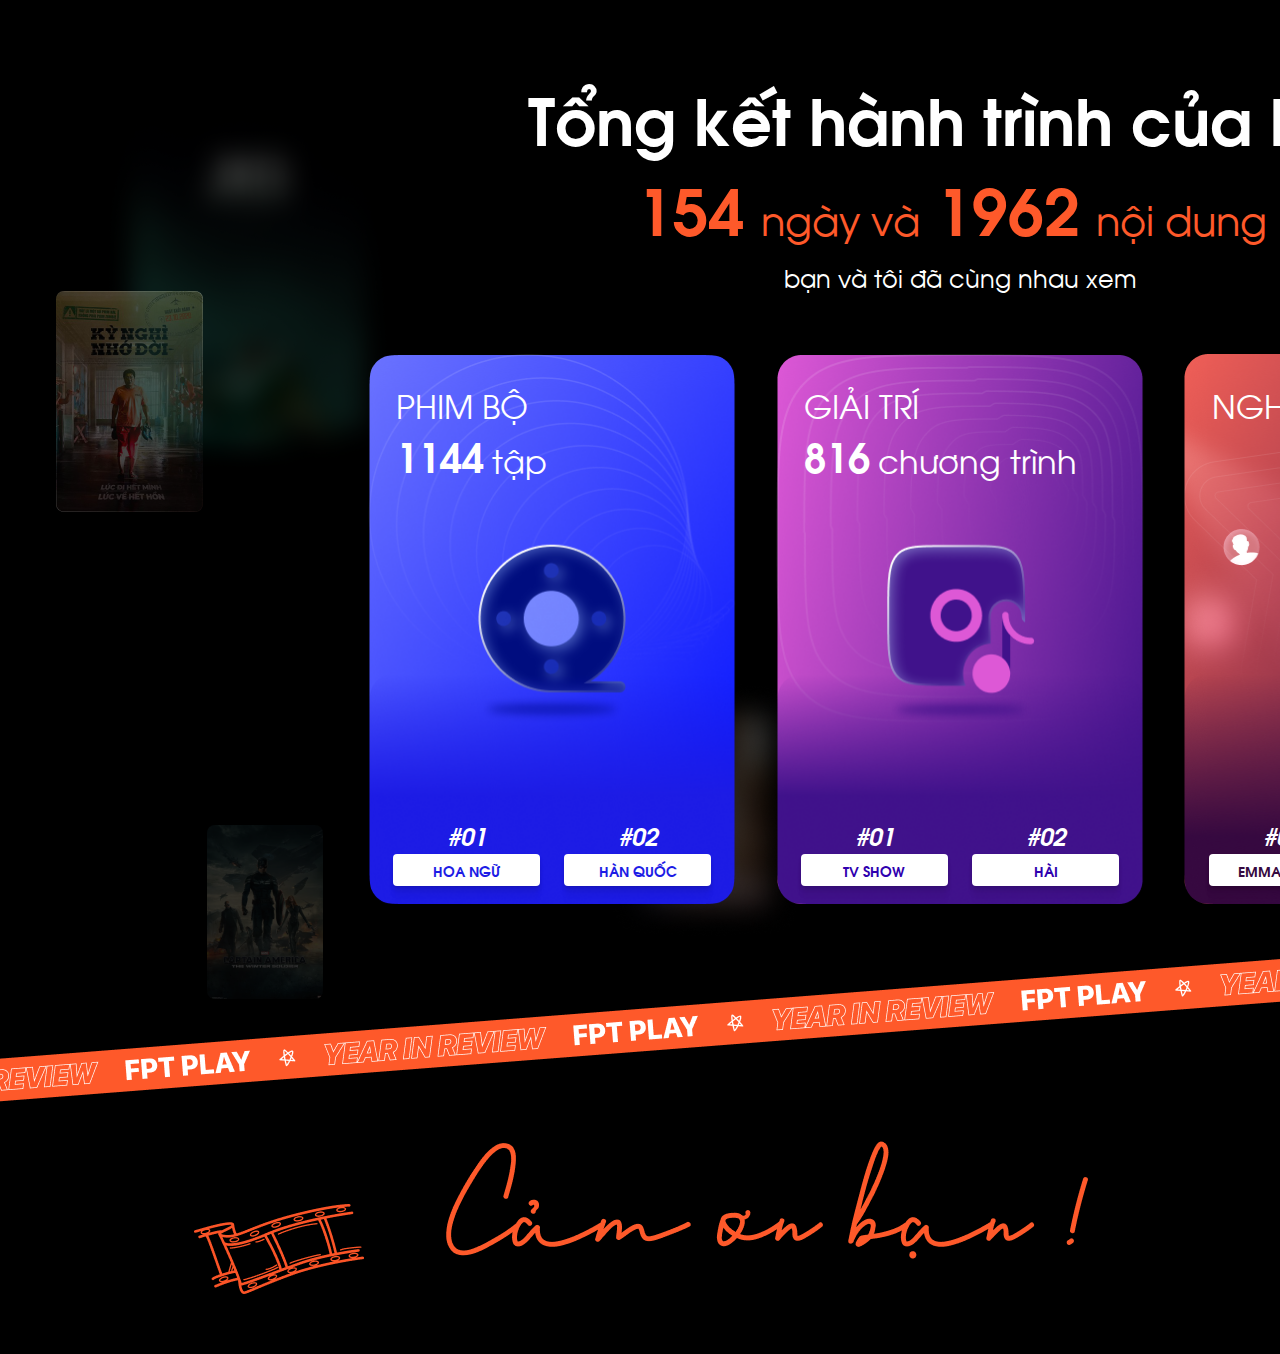
==== index.html @ 57a9de5c "Add files via upload" ====
﻿<!doctype html>
<html><!-- InstanceBegin template="/Templates/template.dwt" codeOutsideHTMLIsLocked="false" -->
<head>
<meta charset="utf-8">
<meta name="viewport" content="width=device-width, minimum-scale=1, maximum-scale=1,initial-scale=1.0,user-scalable=no">
<!-- InstanceBeginEditable name="doctitle" -->
<title>Untitled Document</title>
<!-- InstanceEndEditable -->

<meta name="msapplication-TileColor" content="#ffffff">
<meta name="msapplication-TileImage" content="../images/favicon/ms-icon-144x144.png">
<meta name="theme-color" content="#ffffff">
<link rel="stylesheet" type="text/css" href="css/fonts.css">
<link rel="stylesheet" type="text/css" href="css/reset.css">
<link rel="stylesheet" type="text/css" href="css/common.css">





<!-- InstanceBeginEditable name="head" -->

<!-- InstanceEndEditable -->
<script src="js/jquery-3.1.1.min.js"></script>

<script type="text/javascript" src="js/bootstrap.min.js"></script>

<!-- InstanceBeginEditable name="script" -->

<!-- InstanceEndEditable -->
</head>

<body>
    <div class="section_1 bg_2023">
		<div class="content">
			<h1 class="">Tổng kết hành trình của bạn</h1>
			<div class="container">
				<div class="large">154</div>
				<div class="small">ngày và</div>
				<div class="large">1962</div>
				<div class="small">nội dung</div>
			</div>
			<div class="text">bạn và tôi đã cùng nhau xem</div>
			<div class="group_banner">
				<div class="banner cate_phimbo">
					<div class="title">
						<div class="danh-muc">PHIM BỘ</div>
						<div class="container">
							<div class="large">1144</div>
							<div class="small">tập</div>
						</div>
					</div>
					<div class="rank-content">
						<div class="col">
							<div class="rank_number">#01</div>
							<div class="rank_info">Hoa ngữ</div>
						</div>
						<div class="col">
							<div class="rank_number">#02</div>
							<div class="rank_info">Hàn quốc</div>
						</div>
					</div>
					<img src="images/phimbo.png" alt=""/>
				</div>
				<div class="banner cate_giaitri">
					<div class="title">
						<div class="danh-muc">Giải trí</div>
						<div class="container">
							<div class="large">816</div>
							<div class="small">chương trình</div>
						</div>
					</div>
					<div class="rank-content">
						<div class="col">
							<div class="rank_number">#01</div>
							<div class="rank_info">TV show</div>
						</div>
						<div class="col">
							<div class="rank_number">#02</div>
							<div class="rank_info">hài</div>
						</div>
					</div>
					<img src="images/giaitri.png" alt=""/>
				</div>
				<div class="banner cate_nghesi">
					<div class="title">
						<div class="danh-muc">Nghệ sĩ của năm</div>
						<div class="container">
							<div class="large"></div>
							<div class="small"></div>
						</div>
					</div>
					<div class="rank-content">
						<div class="col">
							<div class="rank_number">#01</div>
							<div class="rank_info">emma stone</div>
						</div>
						<div class="col">
							<div class="rank_number">#02</div>
							<div class="rank_info">andrew garfield</div>
						</div>
					</div>
					<img src="images/nghesi.png" alt=""/>
				</div>
			</div>
		</div>
		<div class="user">
			<div class="user_content">
				<img alt="" src="images/avatar.png" width="120" height="120"/>
				<div class="name">Đinh Thủy</div>
			</div>
		</div>
	</div>
</body>
<!-- InstanceEnd --></html>
---- css/fonts.css ----
@font-face {
  font-family: 'SVN-Avo';
  src: url('../fonts/SVN-Avo.eot');
  src: url('../fonts/SVN-Avo.eot?#iefix') format('embedded-opentype'), 
  url('../fonts/SVN-Avo.woff2') format('woff2'), 
  url('../fonts/SVN-Avo.woff') format('woff'), 
  url('../fonts/SVN-Avo.ttf') format('truetype'), 
  url('../fonts/SVN-Avo.svg') format('svg');
  font-weight: normal;
  font-style: normal;
}
@font-face {
  font-family: 'SVN-Avo';
  src: url('../fonts/SVN-Avo-bold.eot');
  src: url('../fonts/SVN-Avo-bold.eot?#iefix') format('embedded-opentype'), 
  url('../fonts/SVN-Avo-bold.woff2') format('woff2'), 
  url('../fonts/SVN-Avo-bold.woff') format('woff'), 
  url('../fonts/SVN-Avo-bold.ttf') format('truetype'), 
  url('../fonts/SVN-Avo-bold.svg') format('svg');
  font-weight: bold;
  font-style: normal;
}
@font-face {
  font-family: 'SVN-Avo';
  src: url('../fonts/SVN-Avo-italic.eot');
  src: url('../fonts/SVN-Avo-italic.eot?#iefix') format('embedded-opentype'), 
  url('../fonts/SVN-Avo-italic.woff2') format('woff2'), 
  url('../fonts/SVN-Avo-italic.woff') format('woff'), 
  url('../fonts/SVN-Avo-italic.ttf') format('truetype'), 
  url('../fonts/SVN-Avo-italic.svg') format('svg');
  font-weight: normal;
  font-style: italic;
}
@font-face {
  font-family: 'SVN-Avo';
  src: url('../fonts/SVN-Avo-bold-italic.eot');
  src: url('../fonts/SVN-Avo-bold-italic.eot?#iefix') format('embedded-opentype'), 
  url('../fonts/SVN-Avo-bold-italic.woff2') format('woff2'), 
  url('../fonts/SVN-Avo-bold-italic.woff') format('woff'), 
  url('../fonts/SVN-Avo-bold-italic.ttf') format('truetype'), 
  url('../fonts/SVN-Avo-bold-italic.svg') format('svg');
  font-weight: bold;
  font-style: italic;
}
---- css/common.css ----
.Shows-xs {
  display: none !important;
}
.Shows-sm {
  display: none !important;
}
.Shows-md {
  display: none !important;
}
body {
  font-family: "SVN-Avo" !important;
  font-size: 14px;
  height: 100%;
  background-color: #000000;
}
html {
  height: 100%;
}
.right {
  float: right;
}
.left {
  float: left;
}
p {
  font-size: 14px;
}
a {
  cursor: pointer;
  color: #008dfc;
  transition: all 0.3s;
}
a:hover {
  color: #008dfc !important;
}
.section_1 {
  height: 1354px;
  width: 1920px ;
  background: url(../images/Bg-2023.png) no-repeat;
  margin: 0 auto;
  position: relative;
}
.section_1 .user {
  position: absolute;
  top: 1094px;
  right: 331px;
}
.section_1 .user .user_content {
  position: relative;
  width: 400px;
  text-align: center;
}
.section_1 .user img {
  border: 2px solid #FC5427;
  border-radius: 120px;
}
.section_1 .user .name {
  color: #FFF;
  position: absolute;
  bottom: -64px;
  width: 400px;
  font-size: 36px;
  font-style: normal;
  font-weight: 400;
  line-height: normal;
  margin-left: auto;
  margin-right: auto;
  left: 0;
  right: 0;
  text-align: center;
  text-overflow: ellipsis;
  white-space: nowrap;
  overflow: hidden;
}
.content {
  width: 1184px;
  margin: 0 auto;
  padding-top: 70px;
}
.content h1 {
  font-size: 64px;
  font-weight: bold;
  text-align: center;
  color: #ffffff;
}
.content .container {
  display: flex;
  height: 90px;
  justify-content: center;
}
.content .large,
.content .small {
  align-self: flex-end;
  margin-right: 16px;
  color: #FE592A;
}
.content .large {
  font-size: 64px;
  font-weight: bold;
}
.content .small {
  font-size: 40px;
  font-weight: normal;
  line-height: 67px;
}
.content .text {
  font-size: 24px;
  color: #ffffff;
  text-align: center;
  margin-top: 8px;
}
.content .group_banner {
  margin: 0 auto;
  display: flex;
  justify-content: space-between;
  margin-top: 60px;
}
.content .group_banner .banner {
  width: 368px;
  height: 550px;
  position: relative;
}
.content .group_banner img {
  height: 100%;
}
.content .group_banner .title {
  position: absolute;
  top: 28px;
  left: 28px;
}
.content .group_banner .title .danh-muc {
  font-size: 32px;
  color: #ffffff;
  line-height: 45px;
  text-transform: uppercase;
}
.content .group_banner .title .container {
  display: flex;
  height: 56px;
  justify-content: center;
}
.content .group_banner .title .large,
.content .group_banner .title .small {
  align-self: flex-end;
  margin-right: 8px;
  color: #ffffff;
}
.content .group_banner .title .large {
  font-size: 40px;
  font-weight: bold;
}
.content .group_banner .title .small {
  font-size: 32px;
  font-weight: normal;
  line-height: 48px;
}
.content .group_banner .rank-content {
  position: absolute;
  bottom: 18px;
  display: flex;
  justify-content: space-evenly;
  width: 100%;
}
.content .group_banner .rank-content .col {
  width: 147px;
}
.content .group_banner .rank-content .col .rank_number {
  font-size: 24px;
  font-weight: bold;
  font-style: italic;
  text-align: center;
  color: #ffffff;
  text-transform: uppercase;
}
.content .group_banner .rank-content .col .rank_info {
  background-color: #fff;
  height: 32px;
  width: 100%;
  border-radius: 4px;
  background: #FFF;
  margin-top: 2px;
  text-transform: uppercase;
  text-align: center;
  font-weight: bold;
  display: flex;
  justify-content: center;
  align-items: center;
  box-shadow: 0px 1px 2px 0px rgba(0, 0, 0, 0.08), 0px 4px 4px 0px rgba(0, 0, 0, 0.07), 0px 9px 6px 0px rgba(0, 0, 0, 0.04), 0px 17px 7px 0px rgba(0, 0, 0, 0.01), 0px 26px 7px 0px rgba(0, 0, 0, 0);
}
.content .cate_phimbo .rank_info {
  color: #1D1CE5;
}
.content .cate_giaitri .rank_info {
  color: #2F00AF;
}
.content .cate_nghesi .rank_info {
  color: #360940;
}
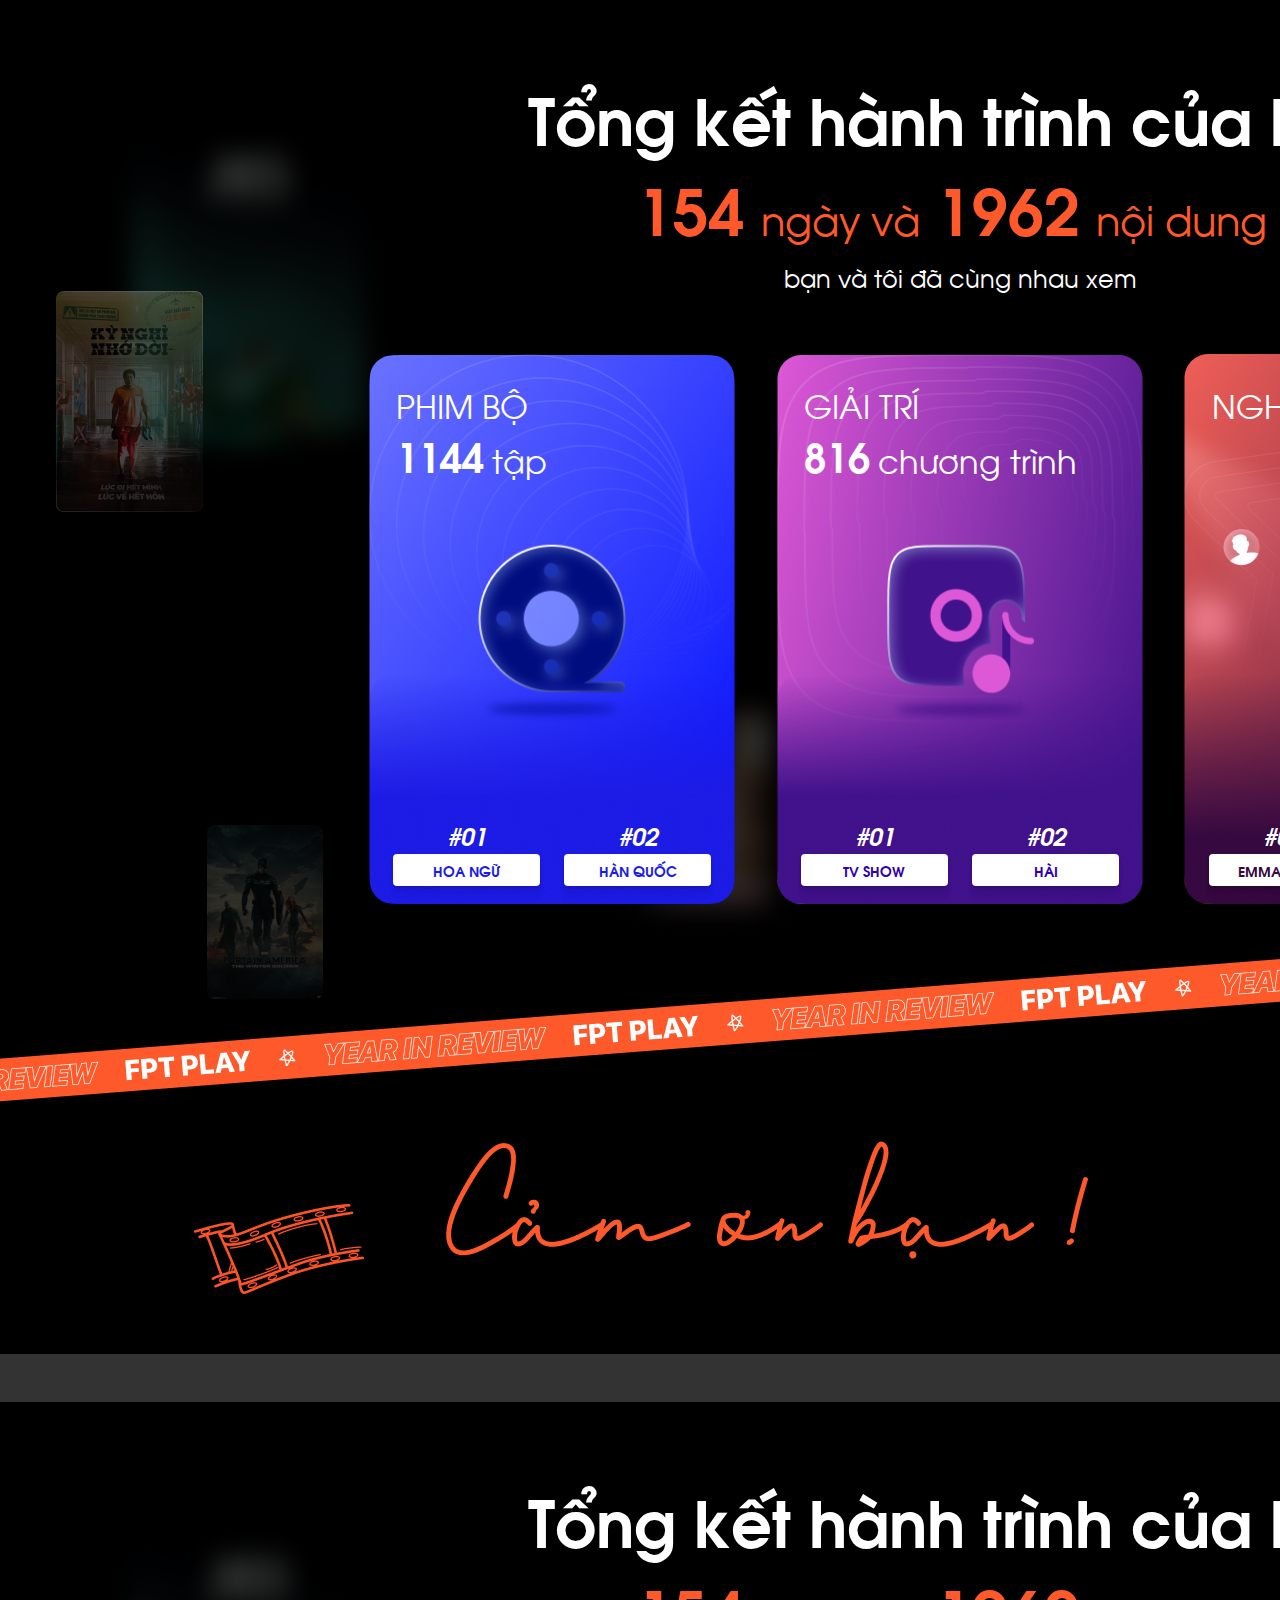
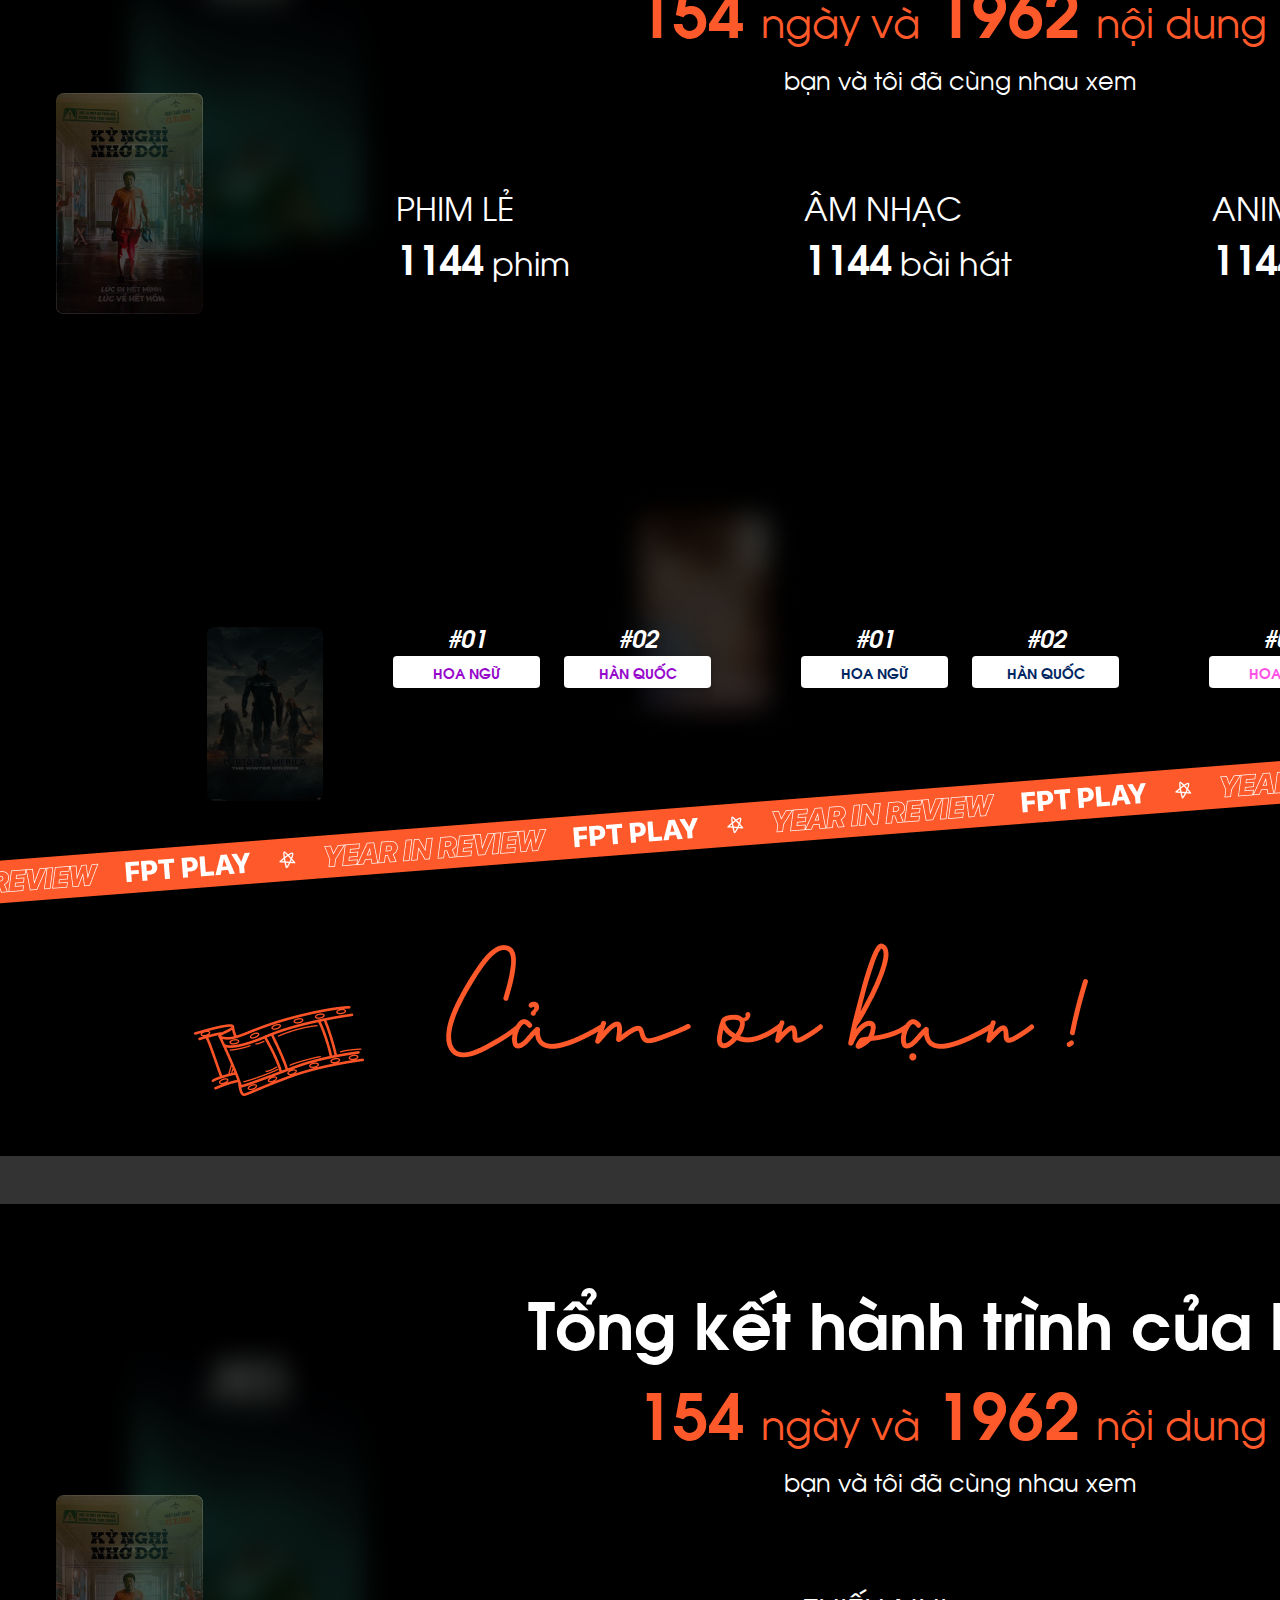
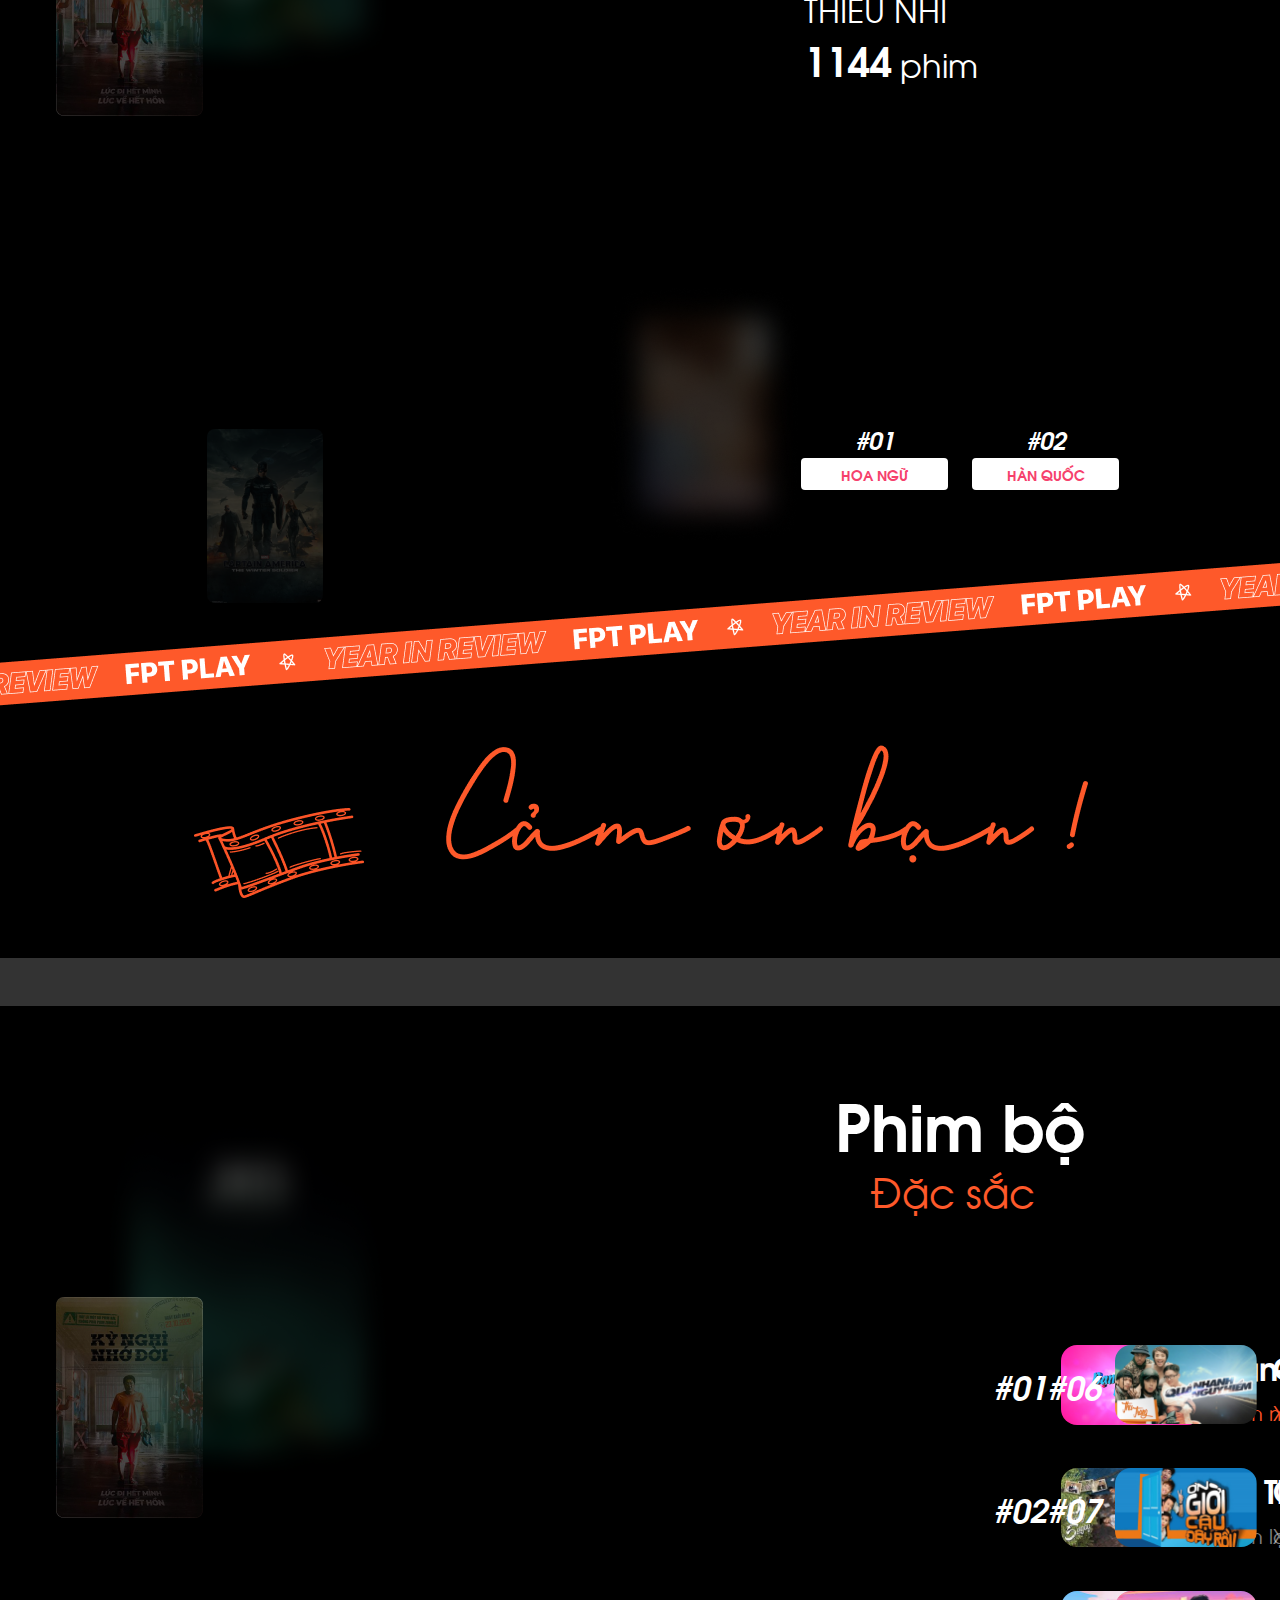
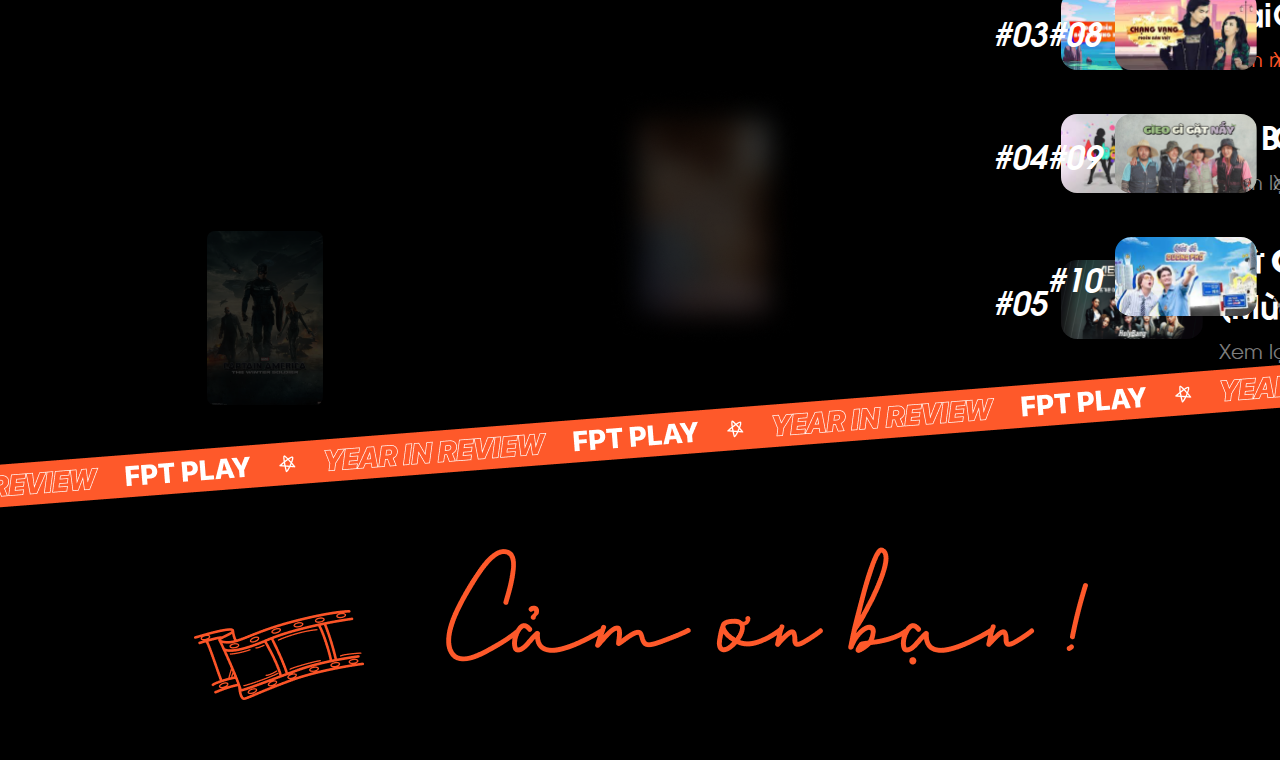
==== commit edf085ee: "Add files via upload" ====
--- a/index.html
+++ b/index.html
@@ -8,26 +8,295 @@
 <!-- InstanceEndEditable -->
 
 <meta name="msapplication-TileColor" content="#ffffff">
-<meta name="msapplication-TileImage" content="../images/favicon/ms-icon-144x144.png">
 <meta name="theme-color" content="#ffffff">
-<link rel="stylesheet" type="text/css" href="css/fonts.css">
-<link rel="stylesheet" type="text/css" href="css/reset.css">
-<link rel="stylesheet" type="text/css" href="css/common.css">
-
-
-
-
-
-<!-- InstanceBeginEditable name="head" -->
-
-<!-- InstanceEndEditable -->
-<script src="js/jquery-3.1.1.min.js"></script>
-
-<script type="text/javascript" src="js/bootstrap.min.js"></script>
-
-<!-- InstanceBeginEditable name="script" -->
-
-<!-- InstanceEndEditable -->
+<style>
+	*{margin:0;padding:0;border:none;}article,aside,audio,canvas,command,datalist,details,embed,figcaption,figure,footer,header,hgroup,keygen,meter,nav,output,progress,section,source,video,main{display:block}mark,rp,rt,ruby,summary,time{display:inline}a, abbr, acronym, address, applet, article, aside, audio,b, blockquote, big, body,center, canvas, caption, cite, code, command,datalist, dd, del, details, dfn, dl, div, dt, em, embed,fieldset, figcaption, figure, font, footer, form, h1, h2, h3, h4, h5, h6, header, hgroup, html,i, iframe, img, ins,kbd, keygen,label, legend, li, meter,nav,object, ol, output,p, pre, progress,q, s, samp, section, small, span, source, strike, strong, sub, sup,table, tbody, tfoot, thead, th, tr, tdvideo, tt,u, ul, var{background: transparent;border: 0 none;font-weight: inherit;margin: 0;padding: 0;border: 0;outline: 0;vertical-align: top;}a{text-decoration:none;outline: none !important;}b, strong{font-weight:bold !important;}ul,ol{list-style: none;}q {quotes: none;}table, table td { padding:0;border:none;border-collapse:collapse;}img{vertical-align:top; max-width:100%;}embed{ vertical-align:top;}input,textarea{font-family:inherit;}input,button{outline: none;background:transparent;}button::-moz-focus-inner{border:0;}th{text-align:left;}textarea{outline:none !important;}.clearfix::after{content:""; display: block; clear:both;}button{cursor: pointer;}#_atssh{display: none !important;}
+	@font-face {
+		font-family: 'SVN-Avo';
+		src: url('fonts/SVN-Avo.eot');
+		src: url('fonts/SVN-Avo.eot?#iefix') format('embedded-opentype'), 
+		url('fonts/SVN-Avo.woff2') format('woff2'), 
+		url('fonts/SVN-Avo.woff') format('woff'), 
+		url('fonts/SVN-Avo.ttf') format('truetype'), 
+		url('fonts/SVN-Avo.svg') format('svg');
+		font-weight: normal;
+		font-style: normal;
+	}
+	@font-face {
+		font-family: 'SVN-Avo';
+		src: url('fonts/SVN-Avo-bold.eot');
+		src: url('fonts/SVN-Avo-bold.eot?#iefix') format('embedded-opentype'), 
+		url('fonts/SVN-Avo-bold.woff2') format('woff2'), 
+		url('fonts/SVN-Avo-bold.woff') format('woff'), 
+		url('fonts/SVN-Avo-bold.ttf') format('truetype'), 
+		url('fonts/SVN-Avo-bold.svg') format('svg');
+		font-weight: bold;
+		font-style: normal;
+	}
+	@font-face {
+		font-family: 'SVN-Avo';
+		src: url('fonts/SVN-Avo-italic.eot');
+		src: url('fonts/SVN-Avo-italic.eot?#iefix') format('embedded-opentype'), 
+		url('fonts/SVN-Avo-italic.woff2') format('woff2'), 
+		url('fonts/SVN-Avo-italic.woff') format('woff'), 
+		url('fonts/SVN-Avo-italic.ttf') format('truetype'), 
+		url('fonts/SVN-Avo-italic.svg') format('svg');
+		font-weight: normal;
+		font-style: italic;
+	}
+	@font-face {
+		font-family: 'SVN-Avo';
+		src: url('fonts/SVN-Avo-bold-italic.eot');
+		src: url('fonts/SVN-Avo-bold-italic.eot?#iefix') format('embedded-opentype'), 
+		url('fonts/SVN-Avo-bold-italic.woff2') format('woff2'), 
+		url('fonts/SVN-Avo-bold-italic.woff') format('woff'), 
+		url('fonts/SVN-Avo-bold-italic.ttf') format('truetype'), 
+		url('fonts/SVN-Avo-bold-italic.svg') format('svg');
+		font-weight: bold;
+		font-style: italic;
+	}
+	body {
+	font-family: "SVN-Avo" !important;
+	font-size: 14px;
+	height: 100%;
+	background-color: #333;
+	}
+	html {
+	height: 100%;
+	}
+	.right {
+	float: right;
+	}
+	.left {
+	float: left;
+	}
+	p {
+	font-size: 14px;
+	}
+	a {
+	cursor: pointer;
+	color: #008dfc;
+	transition: all 0.3s;
+	}
+	a:hover {
+	color: #008dfc !important;
+	}
+	.bg_2023 {
+	background: url(images/Bg-2023.png) no-repeat;
+	height: 1354px;
+	width: 1920px ;
+	margin: 0 auto;margin-bottom: 48px;
+	position: relative;
+	}
+	.bg_2023 .user {
+	position: absolute;
+	top: 1094px;
+	right: 331px;
+	}
+	.bg_2023 .user .user_content {
+	position: relative;
+	width: 400px;
+	text-align: center;
+	}
+	.bg_2023 .user img {
+	border: 2px solid #FC5427;
+	border-radius: 120px;
+	}
+	.bg_2023 .user .name {
+	color: #FFF;
+	position: absolute;
+	bottom: -64px;
+	width: 400px;
+	font-size: 36px;
+	font-style: normal;
+	font-weight: 400;
+	line-height: normal;
+	margin-left: auto;
+	margin-right: auto;
+	left: 0;
+	right: 0;
+	text-align: center;
+	text-overflow: ellipsis;
+	white-space: nowrap;
+	overflow: hidden;
+	}
+	.section_1 .content .container {
+	height: 90px;
+	}
+	.section_2 .content {
+	width: 1680px;
+	}
+	.section_2 .content .container {
+	height: 56px;
+	}
+	.content {
+	width: 1230px;
+	margin: 0 auto;
+	padding-top: 70px;
+	}
+	.content h1 {
+	font-size: 64px;
+	font-weight: bold;
+	text-align: center;
+	color: #ffffff;
+	}
+	.content .container {
+	display: flex;
+	justify-content: center;
+	}
+	.content .large,
+	.content .small {
+	align-self: flex-end;
+	margin-right: 16px;
+	color: #FE592A;
+	}
+	.content .large {
+	font-size: 64px;
+	font-weight: bold;
+	}
+	.content .small {
+	font-size: 40px;
+	font-weight: normal;
+	line-height: 67px;
+	}
+	.content .text {
+	font-size: 24px;
+	color: #ffffff;
+	text-align: center;
+	margin-top: 8px;
+	}
+	.content .group_banner {
+	margin: 0 auto;
+	display: flex;
+	justify-content: center;
+	margin-top: 60px;
+	}
+	.content .group_banner .banner {
+	width: 368px;
+	height: 550px;
+	position: relative;
+	margin: 0 20px;
+	}
+	.content .group_banner .top10_left,
+	.content .group_banner .top10_right {
+	margin: 0 27px;position: relative;
+	}
+	.content .group_banner img {
+	height: 100%;
+	}
+	.content .group_banner .title {
+	position: absolute;
+	top: 28px;
+	left: 28px;
+	}
+	.content .group_banner .title .danh-muc {
+	font-size: 32px;
+	color: #ffffff;
+	line-height: 45px;
+	text-transform: uppercase;
+	}
+	.content .group_banner .title .container {
+	display: flex;
+	height: 56px;
+	justify-content: center;
+	}
+	.content .group_banner .title .large,
+	.content .group_banner .title .small {
+	align-self: flex-end;
+	margin-right: 8px;
+	color: #ffffff;
+	}
+	.content .group_banner .title .large {
+	font-size: 40px;
+	font-weight: bold;
+	}
+	.content .group_banner .title .small {
+	font-size: 32px;
+	font-weight: normal;
+	line-height: 48px;
+	}
+	.content .group_banner .rank-content {
+	position: absolute;
+	bottom: 18px;
+	display: flex;
+	justify-content: space-evenly;
+	width: 100%;
+	}
+	.content .group_banner .rank-content .col {
+	width: 147px;
+	}
+	.content .group_banner .rank-content .col .rank_number {
+	font-size: 24px;
+	font-weight: bold;
+	font-style: italic;
+	text-align: center;
+	color: #ffffff;
+	text-transform: uppercase;
+	}
+	.content .group_banner .rank-content .col .rank_info {
+	background-color: #fff;
+	height: 32px;
+	width: 100%;
+	border-radius: 4px;
+	background: #FFF;
+	margin-top: 2px;
+	text-transform: uppercase;
+	text-align: center;
+	font-weight: bold;
+	display: flex;
+	justify-content: center;
+	align-items: center;
+	box-shadow: 0px 1px 2px 0px rgba(0, 0, 0, 0.08), 0px 4px 4px 0px rgba(0, 0, 0, 0.07), 0px 9px 6px 0px rgba(0, 0, 0, 0.04), 0px 17px 7px 0px rgba(0, 0, 0, 0.01), 0px 26px 7px 0px rgba(0, 0, 0, 0);
+	}
+	.content .cate_phimbo .rank_info {
+	color: #1D1CE5;
+	}
+	.content .cate_giaitri .rank_info {
+	color: #2F00AF;
+	}
+	.content .cate_nghesi .rank_info {
+	color: #360940;
+	}
+	.content .cate_phimle .rank_info {
+	color: #9708CC;
+	}
+	.content .cate_thieunhi .rank_info {
+	color: #F6416C;
+	}
+	.content .cate_amnhac .rank_info {
+	color: #002661;
+	}
+	.content .cate_anime .rank_info {
+	color: #FF52E5;
+	}
+	.top5_date{position: absolute;height:610px;width: 672px;top:60px;left: 60px;}
+	.top5_date li{display: flex;align-items: center;margin-bottom: 40px;}
+	.top5_date img{margin-right: 16px;border-radius: 16px;}
+	.top5_date h5{color: #FFF;margin-bottom: 8px;
+	font-size: 32px;
+	font-style: normal;
+	font-weight: 700;
+	line-height: normal;
+	text-transform: capitalize;}
+	.top5_date .link_view{color: #FC5427;
+	text-align: center;
+	font-size: 20px;
+	font-style: normal;
+	font-weight: 400;
+	line-height: normal;}
+	.top5_date .link_view_a{color: rgba(255, 255, 255, 0.50);
+	text-align: center;
+	font-size: 20px;
+	font-style: normal;
+	font-weight: 400;
+	line-height: normal;}
+	.top_rank{color: #FFF;margin-right: 8px;font-style: italic !important;min-width: 60px;
+	font-size: 32px;
+	font-style: normal;
+	font-weight: 700;
+	line-height: normal;
+	text-transform: capitalize;}
+	</style>
 </head>
 
 <body>
@@ -35,56 +304,63 @@
 		<div class="content">
 			<h1 class="">Tổng kết hành trình của bạn</h1>
 			<div class="container">
-				<div class="large">154</div>
+				<div class="large">154</div><!-- data-->
 				<div class="small">ngày và</div>
-				<div class="large">1962</div>
+				<div class="large">1962</div><!-- data-->
 				<div class="small">nội dung</div>
 			</div>
 			<div class="text">bạn và tôi đã cùng nhau xem</div>
 			<div class="group_banner">
+				<!-- Banner Phim Bộ-->
 				<div class="banner cate_phimbo">
 					<div class="title">
-						<div class="danh-muc">PHIM BỘ</div>
+						<div class="danh-muc">PHIM BỘ</div><!-- data-->
 						<div class="container">
-							<div class="large">1144</div>
-							<div class="small">tập</div>
+							<div class="large">1144</div><!-- data-->
+							<div class="small">tập</div><!-- data-->
 						</div>
 					</div>
 					<div class="rank-content">
 						<div class="col">
 							<div class="rank_number">#01</div>
-							<div class="rank_info">Hoa ngữ</div>
+							<div class="rank_info">Hoa ngữ</div><!-- data-->
 						</div>
 						<div class="col">
 							<div class="rank_number">#02</div>
-							<div class="rank_info">Hàn quốc</div>
-						</div>
-					</div>
-					<img src="images/phimbo.png" alt=""/>
-				</div>
+							<div class="rank_info">Hàn quốc</div><!-- data-->
+						</div>
+					</div>
+					<img src="images/phimbo.png" alt=""/><!-- data-->
+				</div>
+				<!-- End Banner Phim Bộ-->
+
+				<!-- Banner GiaiTri-->
 				<div class="banner cate_giaitri">
 					<div class="title">
-						<div class="danh-muc">Giải trí</div>
+						<div class="danh-muc">Giải trí</div><!-- data-->
 						<div class="container">
-							<div class="large">816</div>
-							<div class="small">chương trình</div>
+							<div class="large">816</div><!-- data-->
+							<div class="small">chương trình</div><!-- data-->
 						</div>
 					</div>
 					<div class="rank-content">
 						<div class="col">
 							<div class="rank_number">#01</div>
-							<div class="rank_info">TV show</div>
+							<div class="rank_info">TV show</div><!-- data-->
 						</div>
 						<div class="col">
 							<div class="rank_number">#02</div>
-							<div class="rank_info">hài</div>
-						</div>
-					</div>
-					<img src="images/giaitri.png" alt=""/>
-				</div>
+							<div class="rank_info">hài</div><!-- data-->
+						</div>
+					</div>
+					<img src="images/giaitri.png" alt=""/><!-- data-->
+				</div>
+				<!-- End Banner GiaiTri-->
+
+				<!-- Banner NgheSi-->
 				<div class="banner cate_nghesi">
 					<div class="title">
-						<div class="danh-muc">Nghệ sĩ của năm</div>
+						<div class="danh-muc">Nghệ sĩ của năm</div><!-- data-->
 						<div class="container">
 							<div class="large"></div>
 							<div class="small"></div>
@@ -93,21 +369,273 @@
 					<div class="rank-content">
 						<div class="col">
 							<div class="rank_number">#01</div>
-							<div class="rank_info">emma stone</div>
+							<div class="rank_info">emma stone</div><!-- data-->
 						</div>
 						<div class="col">
 							<div class="rank_number">#02</div>
-							<div class="rank_info">andrew garfield</div>
-						</div>
-					</div>
-					<img src="images/nghesi.png" alt=""/>
-				</div>
+							<div class="rank_info">andrew garfield</div><!-- data-->
+						</div>
+					</div>
+					<img src="images/nghesi.png" alt=""/><!-- data-->
+				</div>
+				<!--End Banner NgheSi-->
+
+				
 			</div>
 		</div>
 		<div class="user">
 			<div class="user_content">
-				<img alt="" src="images/avatar.png" width="120" height="120"/>
-				<div class="name">Đinh Thủy</div>
+				<img alt="" src="images/avatar.png" width="120" height="120"/><!-- data-->
+				<div class="name">Đinh Thủy</div><!-- data-->
+			</div>
+		</div>
+	</div>
+
+	<div class="section_1 bg_2023">
+		<div class="content">
+			<h1 class="">Tổng kết hành trình của bạn</h1>
+			<div class="container">
+				<div class="large">154</div><!-- data-->
+				<div class="small">ngày và</div>
+				<div class="large">1962</div><!-- data-->
+				<div class="small">nội dung</div>
+			</div>
+			<div class="text">bạn và tôi đã cùng nhau xem</div>
+			<div class="group_banner">
+				
+				<!-- Banner phimle-->
+				<div class="banner cate_phimle">
+					<div class="title">
+						<div class="danh-muc">Phim lẻ</div><!-- data-->
+						<div class="container">
+							<div class="large">1144</div><!-- data-->
+							<div class="small">phim</div><!-- data-->
+						</div>
+					</div>
+					<div class="rank-content">
+						<div class="col">
+							<div class="rank_number">#01</div>
+							<div class="rank_info">Hoa ngữ</div><!-- data-->
+						</div>
+						<div class="col">
+							<div class="rank_number">#02</div>
+							<div class="rank_info">hàn quốc</div><!-- data-->
+						</div>
+					</div>
+					<img src="images/phimle.png" alt=""/><!-- data-->
+				</div>
+				<!--End Banner phimle-->
+
+				<!-- Banner amnhac-->
+				<div class="banner cate_amnhac">
+					<div class="title">
+						<div class="danh-muc">Âm nhạc</div><!-- data-->
+						<div class="container">
+							<div class="large">1144</div><!-- data-->
+							<div class="small">bài hát</div><!-- data-->
+						</div>
+					</div>
+					<div class="rank-content">
+						<div class="col">
+							<div class="rank_number">#01</div>
+							<div class="rank_info">Hoa ngữ</div><!-- data-->
+						</div>
+						<div class="col">
+							<div class="rank_number">#02</div>
+							<div class="rank_info">hàn quốc</div><!-- data-->
+						</div>
+					</div>
+					<img src="images/amnhac.png" alt=""/><!-- data-->
+				</div>
+				<!--End Banner amnhac-->
+
+				<!-- Banner anime-->
+				<div class="banner cate_anime">
+					<div class="title">
+						<div class="danh-muc">Anime</div><!-- data-->
+						<div class="container">
+							<div class="large">1144</div><!-- data-->
+							<div class="small">phim</div><!-- data-->
+						</div>
+					</div>
+					<div class="rank-content">
+						<div class="col">
+							<div class="rank_number">#01</div>
+							<div class="rank_info">Hoa ngữ</div><!-- data-->
+						</div>
+						<div class="col">
+							<div class="rank_number">#02</div>
+							<div class="rank_info">hàn quốc</div><!-- data-->
+						</div>
+					</div>
+					<img src="images/anime.png" alt=""/><!-- data-->
+				</div>
+				<!--End Banner anime-->
+
+			</div>
+		</div>
+		<div class="user">
+			<div class="user_content">
+				<img alt="" src="images/avatar.png" width="120" height="120"/><!-- data-->
+				<div class="name">Đinh Thủy</div><!-- data-->
+			</div>
+		</div>
+	</div>
+	<div class="section_1 bg_2023">
+		<div class="content">
+			<h1 class="">Tổng kết hành trình của bạn</h1>
+			<div class="container">
+				<div class="large">154</div><!-- data-->
+				<div class="small">ngày và</div>
+				<div class="large">1962</div><!-- data-->
+				<div class="small">nội dung</div>
+			</div>
+			<div class="text">bạn và tôi đã cùng nhau xem</div>
+			<div class="group_banner">
+				
+				<!-- Banner thieunhi-->
+				<div class="banner cate_thieunhi">
+					<div class="title">
+						<div class="danh-muc">thiếu nhi</div><!-- data-->
+						<div class="container">
+							<div class="large">1144</div><!-- data-->
+							<div class="small">phim</div><!-- data-->
+						</div>
+					</div>
+					<div class="rank-content">
+						<div class="col">
+							<div class="rank_number">#01</div>
+							<div class="rank_info">Hoa ngữ</div><!-- data-->
+						</div>
+						<div class="col">
+							<div class="rank_number">#02</div>
+							<div class="rank_info">hàn quốc</div><!-- data-->
+						</div>
+					</div>
+					<img src="images/thieunhi.png" alt=""/><!-- data-->
+				</div>
+				<!--End Banner thieunhi-->
+			</div>
+		</div>
+		<div class="user">
+			<div class="user_content">
+				<img alt="" src="images/avatar.png" width="120" height="120"/><!-- data-->
+				<div class="name">Đinh Thủy</div><!-- data-->
+			</div>
+		</div>
+	</div>
+	<div class="section_2 bg_2023">
+		<div class="content">
+			<h1 class="">Phim bộ</h1><!-- data-->
+			<div class="container">
+				<div class="small">Đặc sắc</div>
+			</div>
+	
+			<div class="group_banner">
+				<!-- Banner top10 Left-->
+				<div class="top10_left ">
+					<div class="top5_date">
+						<ul>
+							<li>
+								<div class="top_rank">#01</div>
+								<img src="images/top1.png" alt="" width="142" height="80"/><!-- data-->
+								<div>
+									<h5>Bạn muốn hẹn hò</h5><!-- data-->
+									<a class="link_view" href="">Xem ngay</a><!-- data-->
+								</div>
+							</li>
+							<li>
+								<div class="top_rank">#02</div>
+								<img src="images/top2.png" alt="" width="142" height="80"/><!-- data-->
+								<div>
+									<h5>11 tháng 5 ngày</h5><!-- data-->
+									<a class="link_view_a" href="">Xem lại</a><!-- data-->
+								</div>
+							</li>
+							<li>
+								<div class="top_rank">#03</div>
+								<img src="images/top3.png" alt="" width="142" height="80"/><!-- data-->
+								<div>
+									<h5>Đại chiến bến thượng hải</h5><!-- data-->
+									<a class="link_view" href="">Xem ngay</a><!-- data-->
+								</div>
+							</li>
+							<li>
+								<div class="top_rank">#04</div>
+								<img src="images/top4.png" alt="" width="142" height="80"/><!-- data-->
+								<div>
+									<h5>A, bạn đây rồi</h5><!-- data-->
+									<a class="link_view_a" href="">Xem lại</a><!-- data-->
+								</div>
+							</li>
+							<li>
+								<div class="top_rank">#05</div>
+								<img src="images/top5.png" alt="" width="142" height="80"/><!-- data-->
+								<div>
+									<h5>Nữ chiến binh đường phố (Mùa 2)</h5><!-- data-->
+									<a class="link_view_a" href="">Xem lại</a><!-- data-->
+								</div>
+							</li>
+						</ul>
+					</div>
+					<img src="images/Top10_left.png" alt=""/>
+				</div>
+				<!--End Banner top10 Left-->
+				<!-- Banner top10 Right-->
+				<div class="top10_right ">
+					<div class="top5_date">
+						<ul>
+							<li>
+								<div class="top_rank">#06</div>
+								<img src="images/top6.png" alt="" width="142" height="80" /><!-- data-->
+								<div>
+									<h5>quá nhanh, quá nguy hiểm</h5><!-- data-->
+									<a class="link_view" href="">Xem ngay</a><!-- data-->
+								</div>
+							</li>
+							<li>
+								<div class="top_rank">#07</div>
+								<img src="images/top7.png" alt="" width="142" height="80"/><!-- data-->
+								<div>
+									<h5>Ơn giời cậu đây rồi</h5><!-- data-->
+									<a class="link_view_a" href="">Xem lại</a><!-- data-->
+								</div>
+							</li>
+							<li>
+								<div class="top_rank">#08</div>
+								<img src="images/top8.png" alt="" width="142" height="80"/><!-- data-->
+								<div>
+									<h5>Chạng vạng phiên bản việt</h5><!-- data-->
+									<a class="link_view" href="">Xem ngay</a><!-- data-->
+								</div>
+							</li>
+							<li>
+								<div class="top_rank">#09</div>
+								<img src="images/top9.png" alt="" width="142" height="80"/><!-- data-->
+								<div>
+									<h5>gieo gì gặt nấy</h5><!-- data-->
+									<a class="link_view_a" href="">Xem lại</a><!-- data-->
+								</div>
+							</li>
+							<li>
+								<div class="top_rank">#10</div>
+								<img src="images/top10.png" alt="" width="142" height="80"/><!-- data-->
+								<div>
+									<h5>Giải đố đường phố</h5><!-- data-->
+									<a class="link_view_a" href="">Xem lại</a><!-- data-->
+								</div>
+							</li>
+						</ul>
+					</div>
+					<img src="images/Top10_right.png" alt=""/>
+				</div>
+				<!--End Banner top10 Right-->
+			</div>
+		</div>
+		<div class="user">
+			<div class="user_content">
+				<img alt="" src="images/avatar.png" width="120" height="120"/><!-- data-->
+				<div class="name">Đinh Thủy</div><!-- data-->
 			</div>
 		</div>
 	</div>
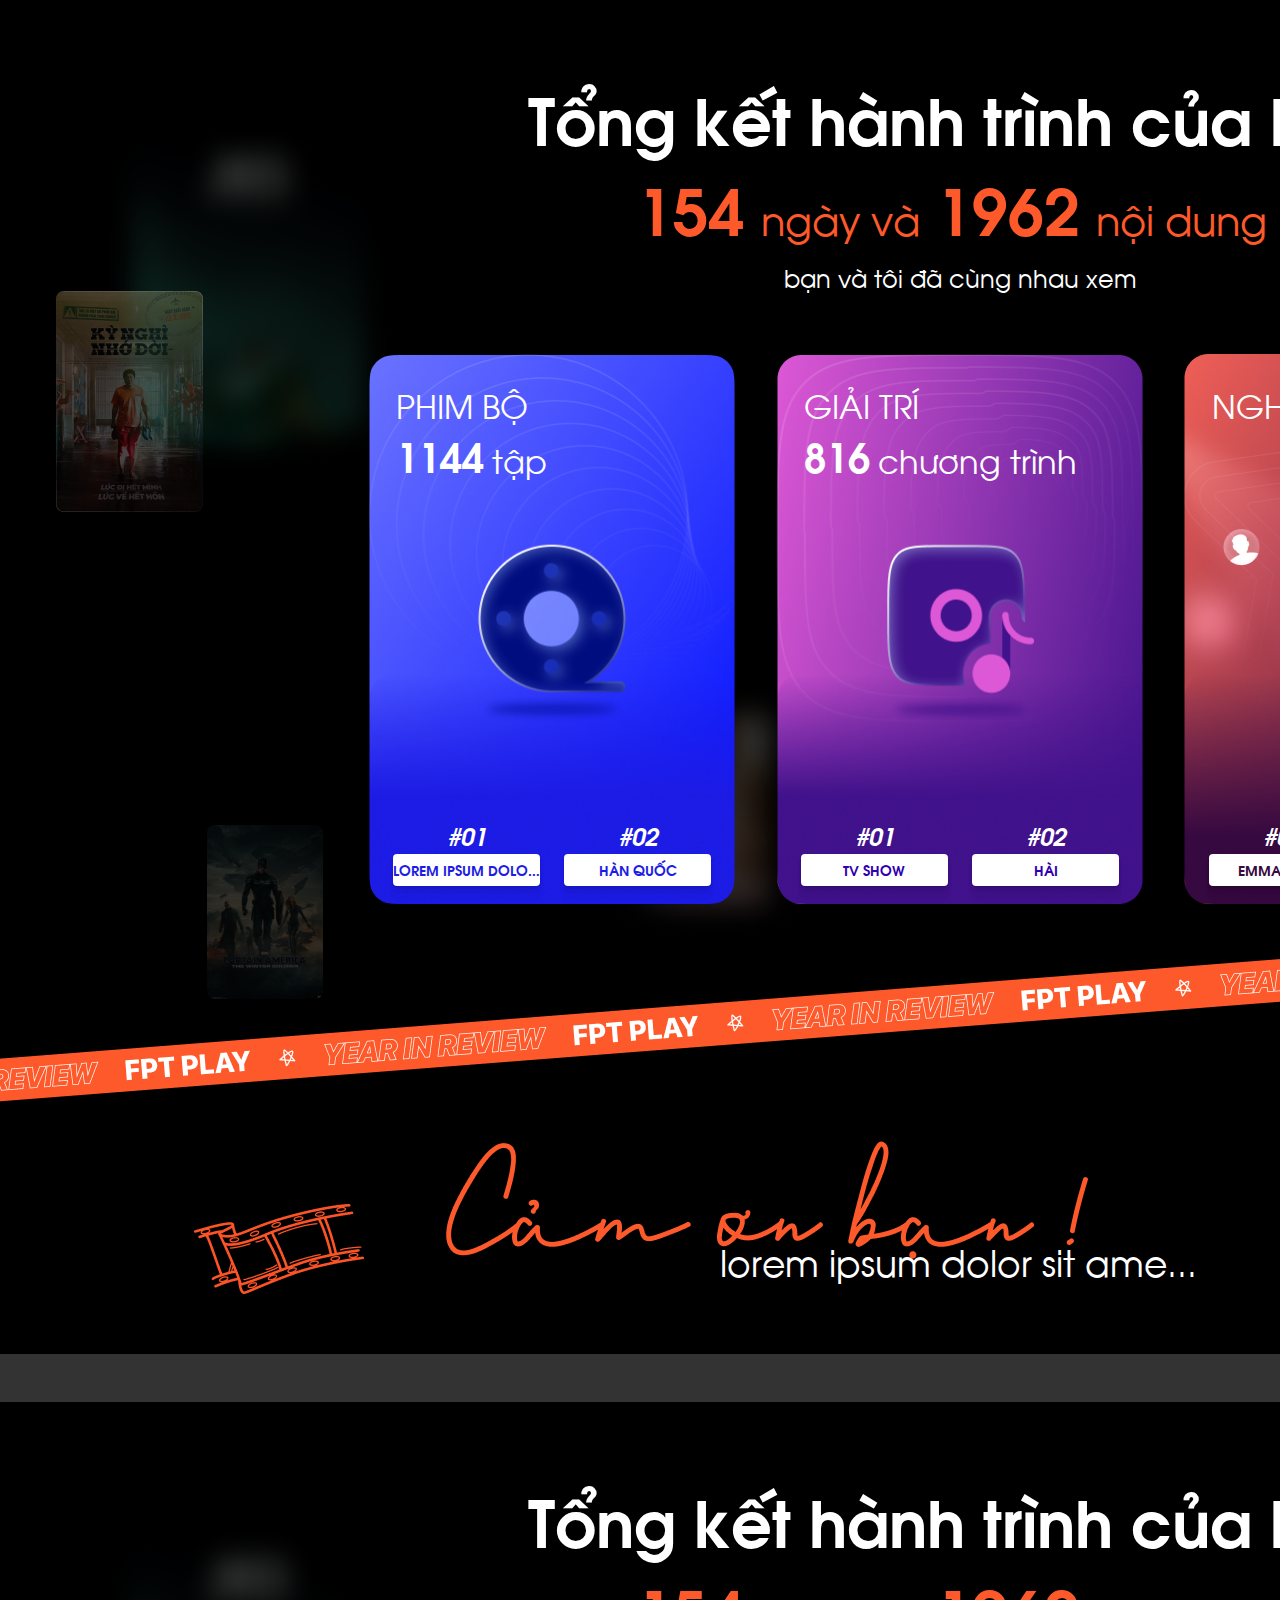
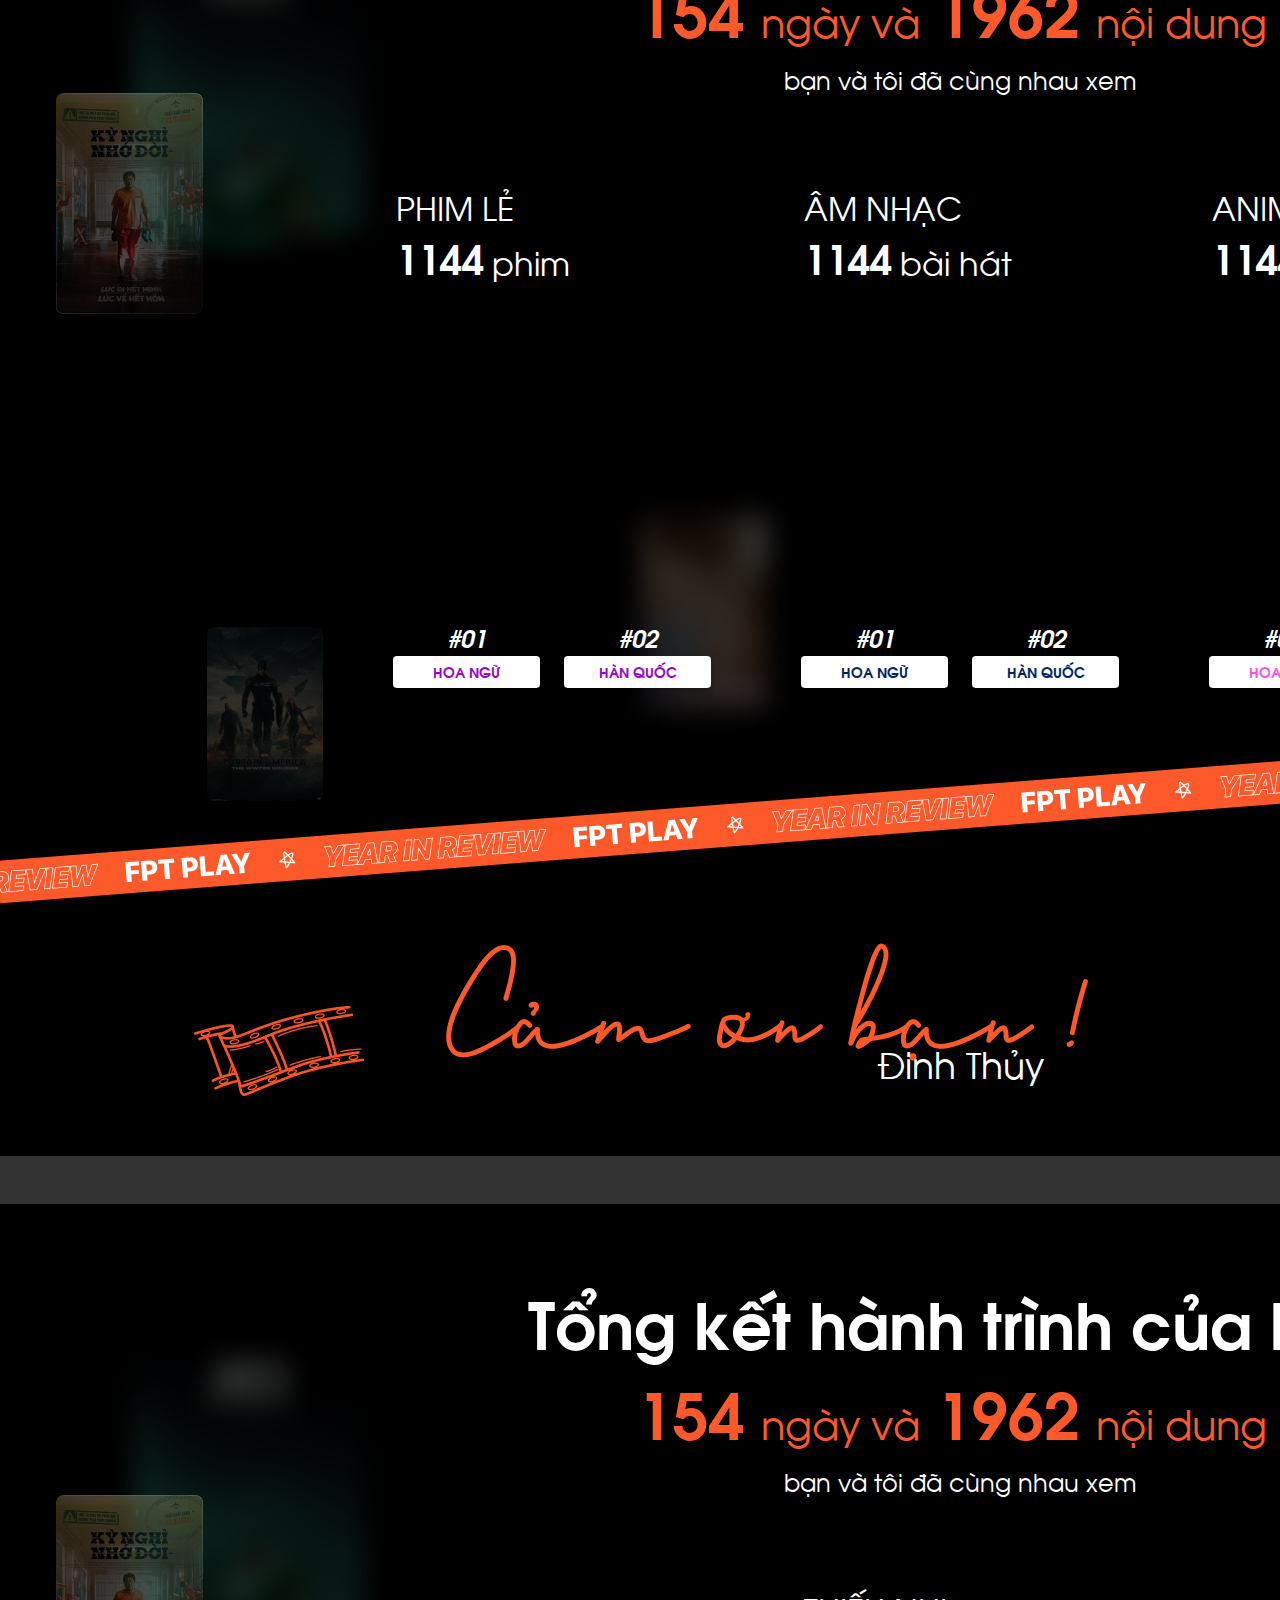
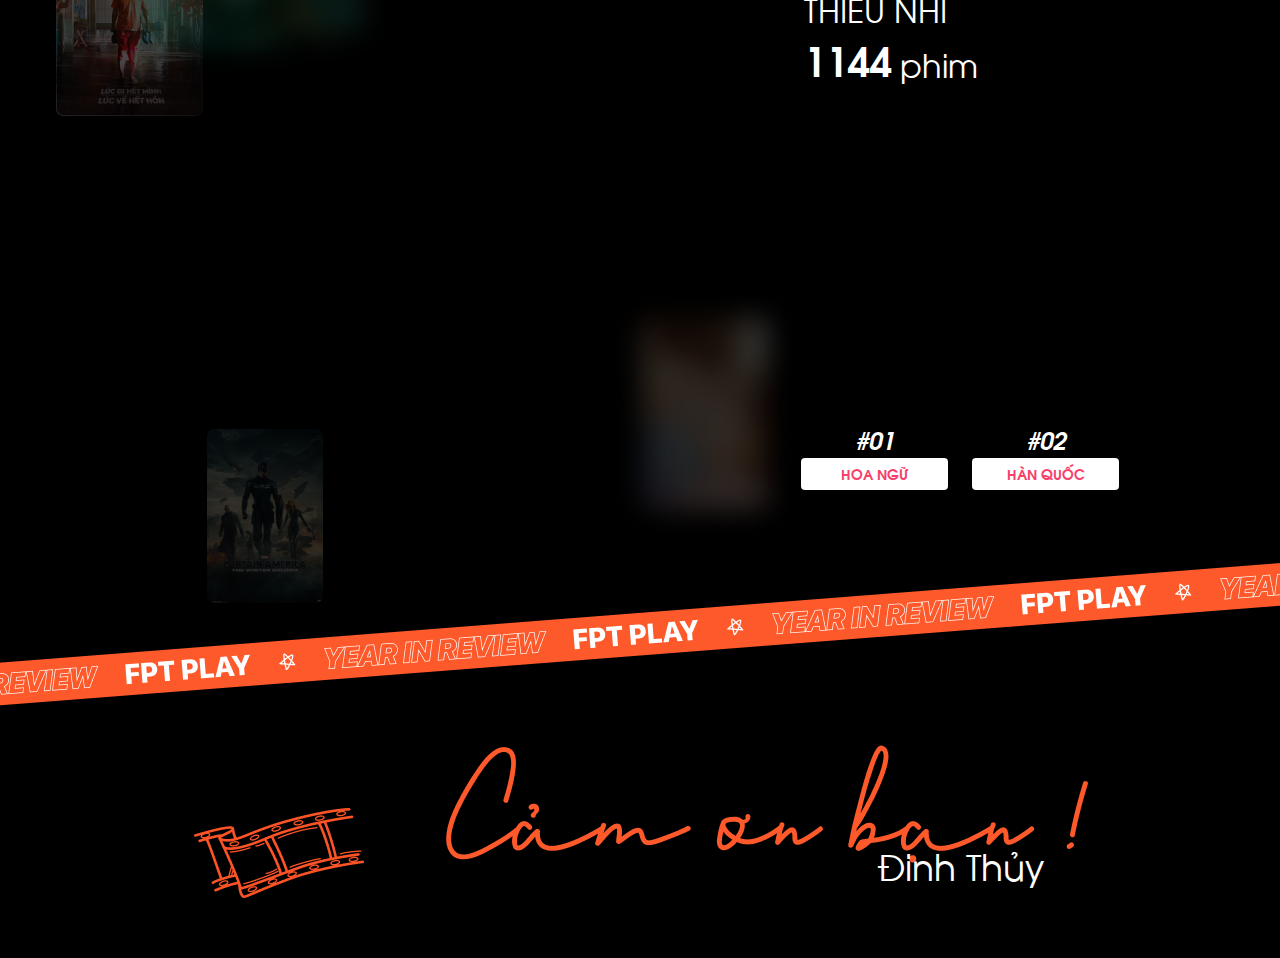
==== commit 07fbaf85: "Add files via upload" ====
--- a/index.html
+++ b/index.html
@@ -90,12 +90,16 @@
 	}
 	.bg_2023 .user {
 	position: absolute;
-	top: 1094px;
-	right: 331px;
+	top: 1234px;
+    right: 0;
+    left: 0;
+    width: 480px;
+    margin-left: auto;
+    margin-right: auto;
 	}
 	.bg_2023 .user .user_content {
 	position: relative;
-	width: 400px;
+	width: 480px;
 	text-align: center;
 	}
 	.bg_2023 .user img {
@@ -105,8 +109,7 @@
 	.bg_2023 .user .name {
 	color: #FFF;
 	position: absolute;
-	bottom: -64px;
-	width: 400px;
+	width: 480px;
 	font-size: 36px;
 	font-style: normal;
 	font-weight: 400;
@@ -171,6 +174,9 @@
 	justify-content: center;
 	margin-top: 60px;
 	}
+	.section_2 .content .group_banner {
+		margin-top:30px ;
+	}
 	.content .group_banner .banner {
 	width: 368px;
 	height: 550px;
@@ -243,9 +249,10 @@
 	text-transform: uppercase;
 	text-align: center;
 	font-weight: bold;
-	display: flex;
-	justify-content: center;
-	align-items: center;
+	line-height: 32px;
+    text-overflow: ellipsis;
+    white-space: nowrap;
+    overflow: hidden;
 	box-shadow: 0px 1px 2px 0px rgba(0, 0, 0, 0.08), 0px 4px 4px 0px rgba(0, 0, 0, 0.07), 0px 9px 6px 0px rgba(0, 0, 0, 0.04), 0px 17px 7px 0px rgba(0, 0, 0, 0.01), 0px 26px 7px 0px rgba(0, 0, 0, 0);
 	}
 	.content .cate_phimbo .rank_info {
@@ -277,7 +284,7 @@
 	font-style: normal;
 	font-weight: 700;
 	line-height: normal;
-	text-transform: capitalize;}
+	text-transform: capitalize;max-height: 90px;overflow: hidden;}
 	.top5_date .link_view{color: #FC5427;
 	text-align: center;
 	font-size: 20px;
@@ -323,7 +330,7 @@
 					<div class="rank-content">
 						<div class="col">
 							<div class="rank_number">#01</div>
-							<div class="rank_info">Hoa ngữ</div><!-- data-->
+							<div class="rank_info">lorem ipsum dolor sit amet</div><!-- data-->
 						</div>
 						<div class="col">
 							<div class="rank_number">#02</div>
@@ -385,8 +392,7 @@
 		</div>
 		<div class="user">
 			<div class="user_content">
-				<img alt="" src="images/avatar.png" width="120" height="120"/><!-- data-->
-				<div class="name">Đinh Thủy</div><!-- data-->
+				<div class="name">lorem ipsum dolor sit amet lorem ipsum dolor sit amet</div><!-- data-->
 			</div>
 		</div>
 	</div>
@@ -476,7 +482,6 @@
 		</div>
 		<div class="user">
 			<div class="user_content">
-				<img alt="" src="images/avatar.png" width="120" height="120"/><!-- data-->
 				<div class="name">Đinh Thủy</div><!-- data-->
 			</div>
 		</div>
@@ -519,125 +524,10 @@
 		</div>
 		<div class="user">
 			<div class="user_content">
-				<img alt="" src="images/avatar.png" width="120" height="120"/><!-- data-->
 				<div class="name">Đinh Thủy</div><!-- data-->
 			</div>
 		</div>
 	</div>
-	<div class="section_2 bg_2023">
-		<div class="content">
-			<h1 class="">Phim bộ</h1><!-- data-->
-			<div class="container">
-				<div class="small">Đặc sắc</div>
-			</div>
 	
-			<div class="group_banner">
-				<!-- Banner top10 Left-->
-				<div class="top10_left ">
-					<div class="top5_date">
-						<ul>
-							<li>
-								<div class="top_rank">#01</div>
-								<img src="images/top1.png" alt="" width="142" height="80"/><!-- data-->
-								<div>
-									<h5>Bạn muốn hẹn hò</h5><!-- data-->
-									<a class="link_view" href="">Xem ngay</a><!-- data-->
-								</div>
-							</li>
-							<li>
-								<div class="top_rank">#02</div>
-								<img src="images/top2.png" alt="" width="142" height="80"/><!-- data-->
-								<div>
-									<h5>11 tháng 5 ngày</h5><!-- data-->
-									<a class="link_view_a" href="">Xem lại</a><!-- data-->
-								</div>
-							</li>
-							<li>
-								<div class="top_rank">#03</div>
-								<img src="images/top3.png" alt="" width="142" height="80"/><!-- data-->
-								<div>
-									<h5>Đại chiến bến thượng hải</h5><!-- data-->
-									<a class="link_view" href="">Xem ngay</a><!-- data-->
-								</div>
-							</li>
-							<li>
-								<div class="top_rank">#04</div>
-								<img src="images/top4.png" alt="" width="142" height="80"/><!-- data-->
-								<div>
-									<h5>A, bạn đây rồi</h5><!-- data-->
-									<a class="link_view_a" href="">Xem lại</a><!-- data-->
-								</div>
-							</li>
-							<li>
-								<div class="top_rank">#05</div>
-								<img src="images/top5.png" alt="" width="142" height="80"/><!-- data-->
-								<div>
-									<h5>Nữ chiến binh đường phố (Mùa 2)</h5><!-- data-->
-									<a class="link_view_a" href="">Xem lại</a><!-- data-->
-								</div>
-							</li>
-						</ul>
-					</div>
-					<img src="images/Top10_left.png" alt=""/>
-				</div>
-				<!--End Banner top10 Left-->
-				<!-- Banner top10 Right-->
-				<div class="top10_right ">
-					<div class="top5_date">
-						<ul>
-							<li>
-								<div class="top_rank">#06</div>
-								<img src="images/top6.png" alt="" width="142" height="80" /><!-- data-->
-								<div>
-									<h5>quá nhanh, quá nguy hiểm</h5><!-- data-->
-									<a class="link_view" href="">Xem ngay</a><!-- data-->
-								</div>
-							</li>
-							<li>
-								<div class="top_rank">#07</div>
-								<img src="images/top7.png" alt="" width="142" height="80"/><!-- data-->
-								<div>
-									<h5>Ơn giời cậu đây rồi</h5><!-- data-->
-									<a class="link_view_a" href="">Xem lại</a><!-- data-->
-								</div>
-							</li>
-							<li>
-								<div class="top_rank">#08</div>
-								<img src="images/top8.png" alt="" width="142" height="80"/><!-- data-->
-								<div>
-									<h5>Chạng vạng phiên bản việt</h5><!-- data-->
-									<a class="link_view" href="">Xem ngay</a><!-- data-->
-								</div>
-							</li>
-							<li>
-								<div class="top_rank">#09</div>
-								<img src="images/top9.png" alt="" width="142" height="80"/><!-- data-->
-								<div>
-									<h5>gieo gì gặt nấy</h5><!-- data-->
-									<a class="link_view_a" href="">Xem lại</a><!-- data-->
-								</div>
-							</li>
-							<li>
-								<div class="top_rank">#10</div>
-								<img src="images/top10.png" alt="" width="142" height="80"/><!-- data-->
-								<div>
-									<h5>Giải đố đường phố</h5><!-- data-->
-									<a class="link_view_a" href="">Xem lại</a><!-- data-->
-								</div>
-							</li>
-						</ul>
-					</div>
-					<img src="images/Top10_right.png" alt=""/>
-				</div>
-				<!--End Banner top10 Right-->
-			</div>
-		</div>
-		<div class="user">
-			<div class="user_content">
-				<img alt="" src="images/avatar.png" width="120" height="120"/><!-- data-->
-				<div class="name">Đinh Thủy</div><!-- data-->
-			</div>
-		</div>
-	</div>
 </body>
 <!-- InstanceEnd --></html>
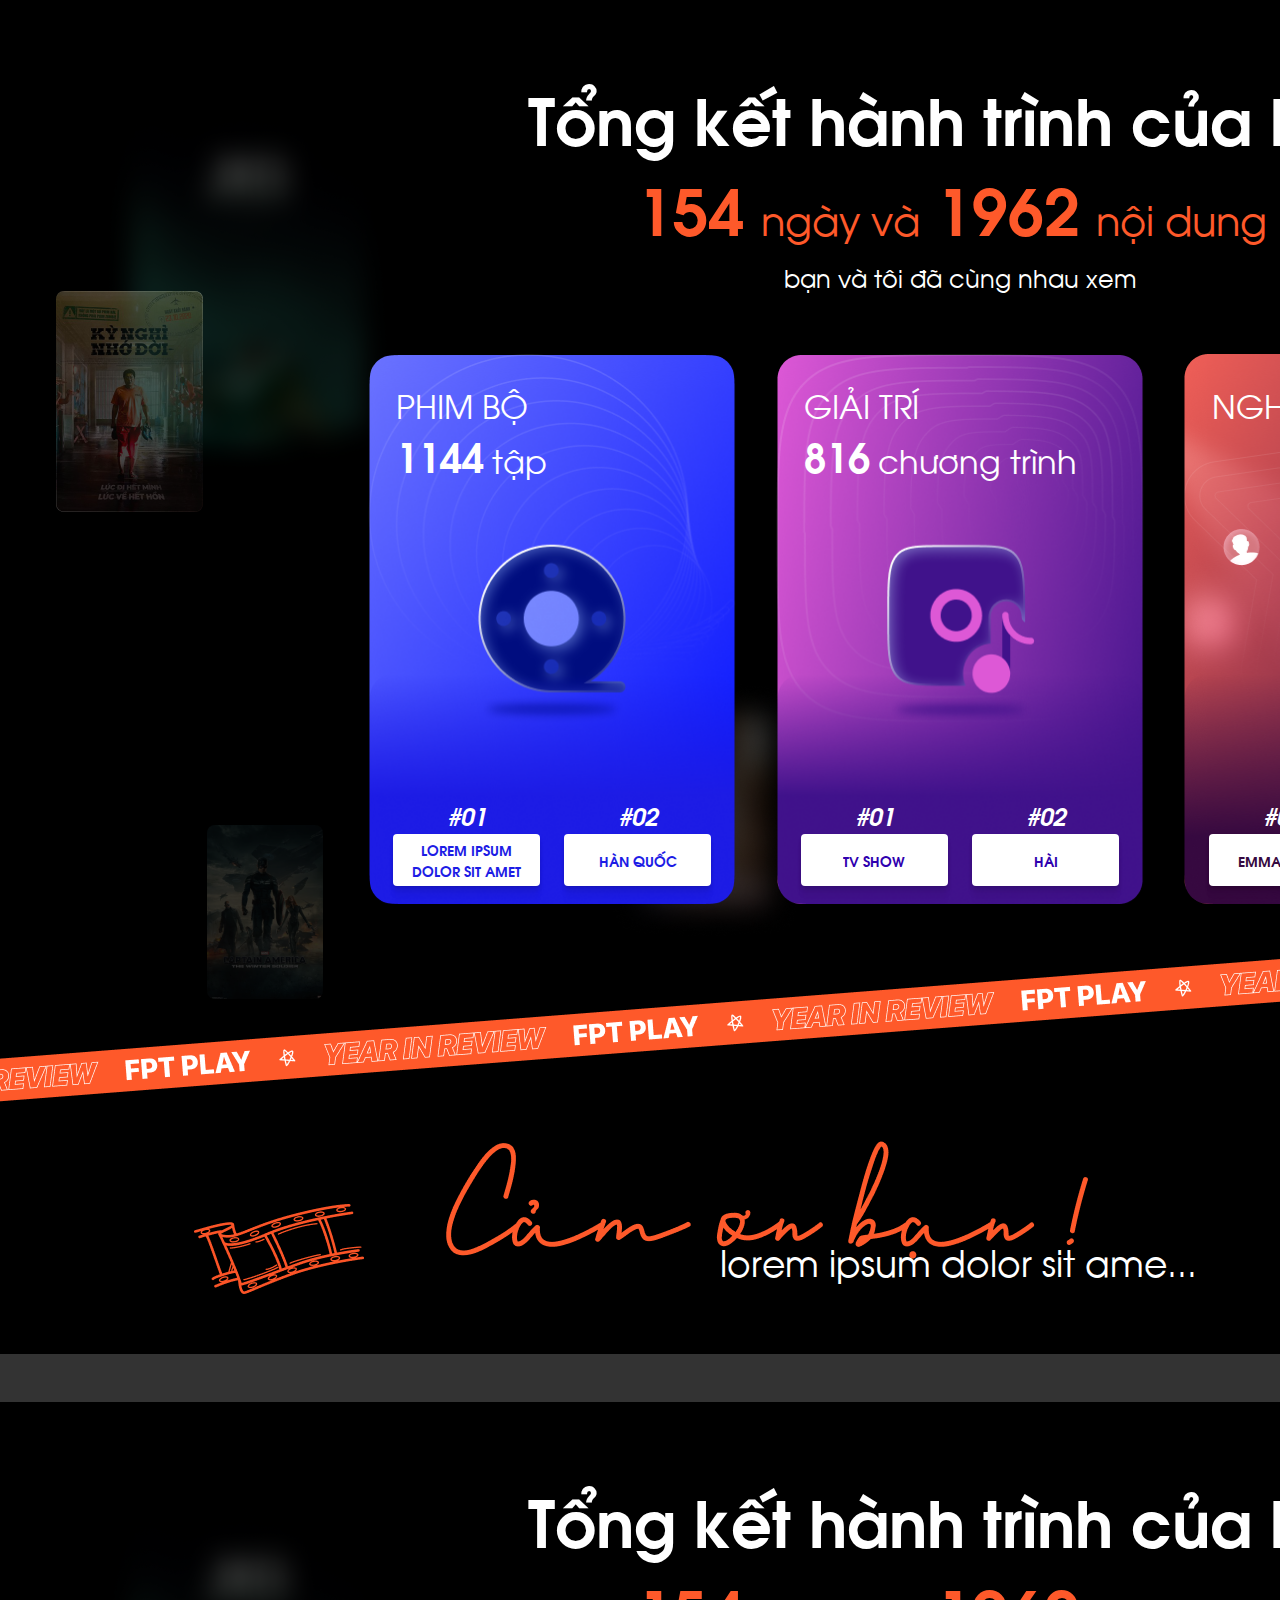
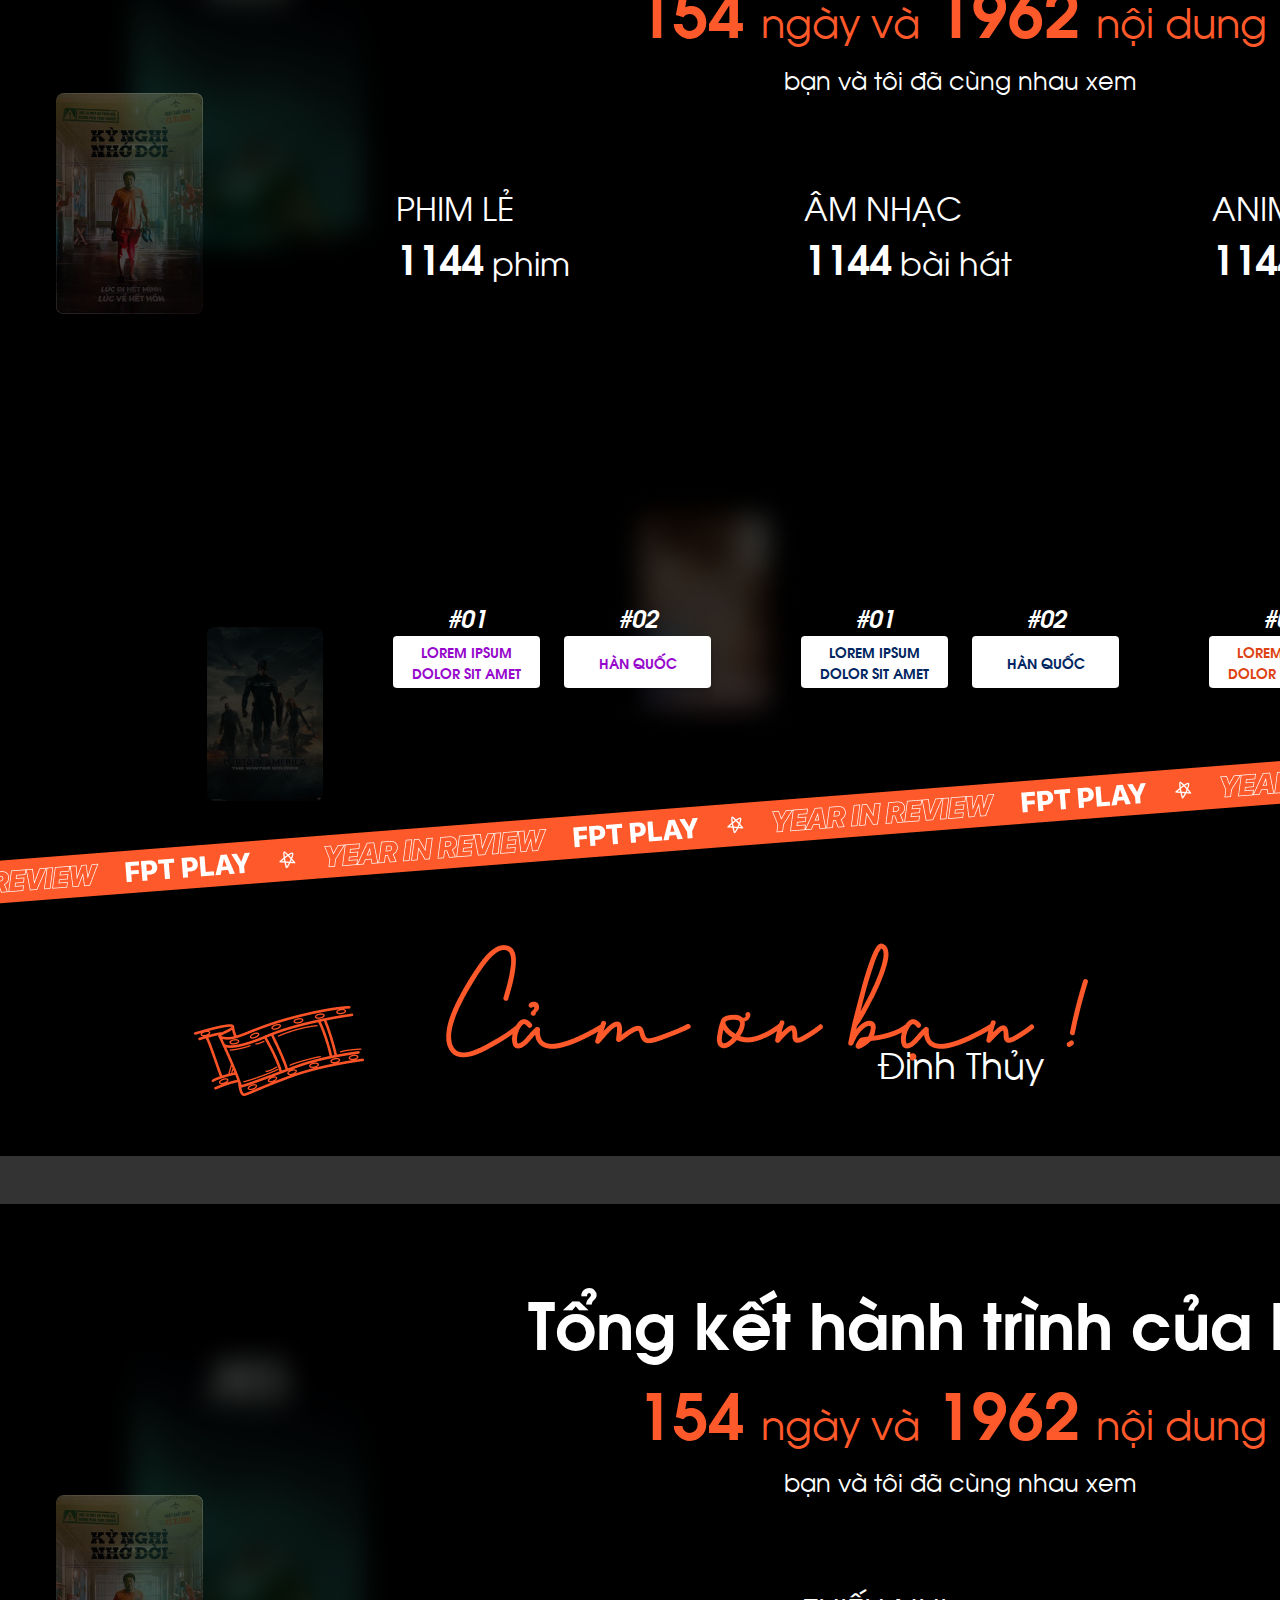
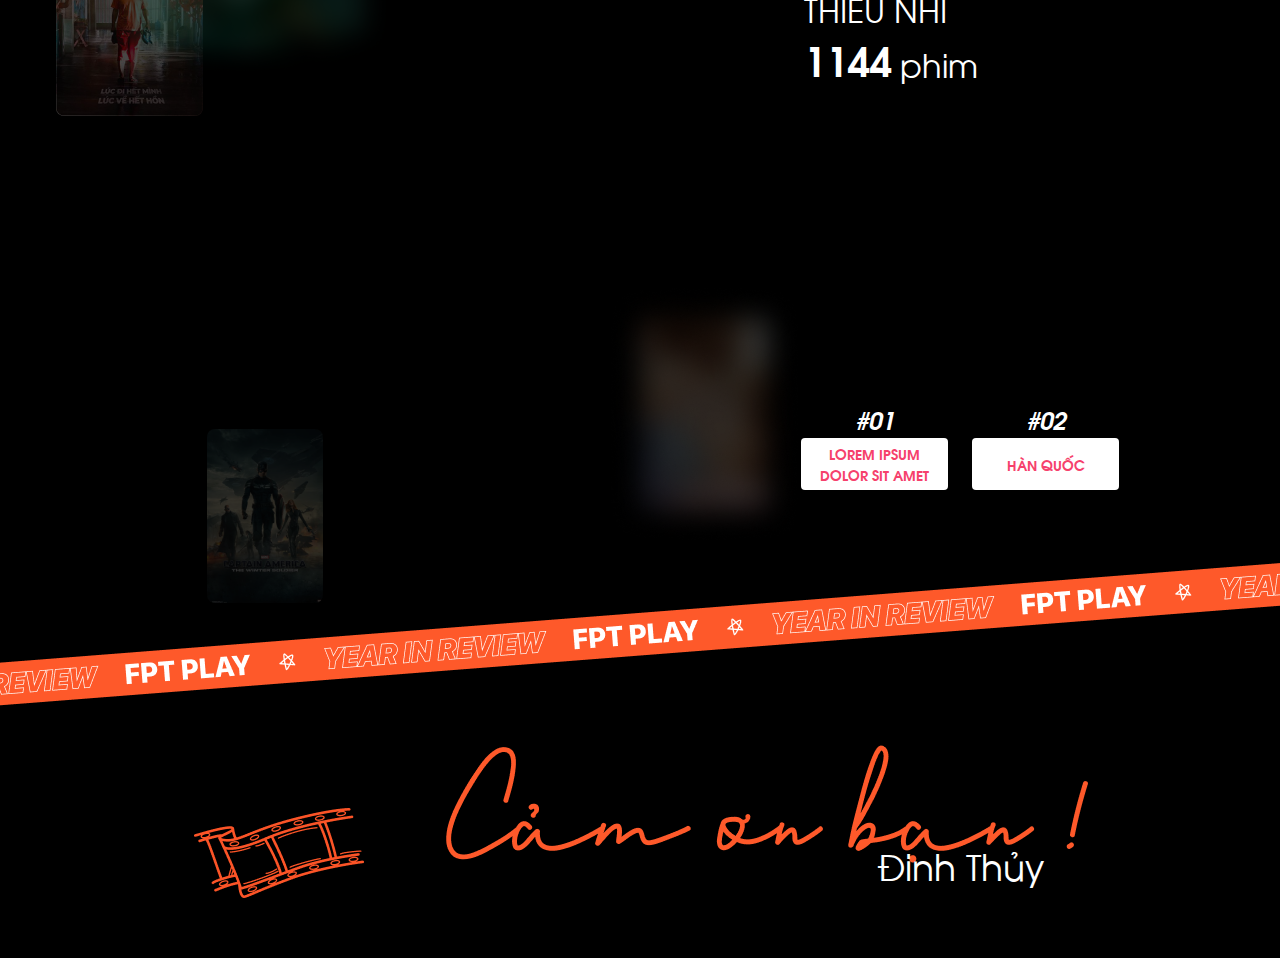
==== commit cec02f20: "Add files via upload" ====
--- a/index.html
+++ b/index.html
@@ -241,7 +241,7 @@
 	}
 	.content .group_banner .rank-content .col .rank_info {
 	background-color: #fff;
-	height: 32px;
+	height: 52px;
 	width: 100%;
 	border-radius: 4px;
 	background: #FFF;
@@ -249,12 +249,15 @@
 	text-transform: uppercase;
 	text-align: center;
 	font-weight: bold;
-	line-height: 32px;
-    text-overflow: ellipsis;
-    white-space: nowrap;
-    overflow: hidden;
+    overflow: hidden;display: flex;    justify-content: center;
+    align-items: center;
 	box-shadow: 0px 1px 2px 0px rgba(0, 0, 0, 0.08), 0px 4px 4px 0px rgba(0, 0, 0, 0.07), 0px 9px 6px 0px rgba(0, 0, 0, 0.04), 0px 17px 7px 0px rgba(0, 0, 0, 0.01), 0px 26px 7px 0px rgba(0, 0, 0, 0);
 	}
+	.content .group_banner .rank-content .col .rank_info span{
+		height:40px;
+		overflow: hidden;display: flex;align-items: center;margin: 0 4px;
+
+	}	
 	.content .cate_phimbo .rank_info {
 	color: #1D1CE5;
 	}
@@ -274,7 +277,7 @@
 	color: #002661;
 	}
 	.content .cate_anime .rank_info {
-	color: #FF52E5;
+	color: #DE4313;
 	}
 	.top5_date{position: absolute;height:610px;width: 672px;top:60px;left: 60px;}
 	.top5_date li{display: flex;align-items: center;margin-bottom: 40px;}
@@ -330,11 +333,11 @@
 					<div class="rank-content">
 						<div class="col">
 							<div class="rank_number">#01</div>
-							<div class="rank_info">lorem ipsum dolor sit amet</div><!-- data-->
-						</div>
-						<div class="col">
-							<div class="rank_number">#02</div>
-							<div class="rank_info">Hàn quốc</div><!-- data-->
+							<div class="rank_info"><span>lorem ipsum dolor sit amet</span></div><!-- data-->
+						</div>
+						<div class="col">
+							<div class="rank_number">#02</div>
+							<div class="rank_info"><span>Hàn quốc</span></div><!-- data-->
 						</div>
 					</div>
 					<img src="images/phimbo.png" alt=""/><!-- data-->
@@ -353,11 +356,11 @@
 					<div class="rank-content">
 						<div class="col">
 							<div class="rank_number">#01</div>
-							<div class="rank_info">TV show</div><!-- data-->
-						</div>
-						<div class="col">
-							<div class="rank_number">#02</div>
-							<div class="rank_info">hài</div><!-- data-->
+							<div class="rank_info"><span>TV show</span></div><!-- data-->
+						</div>
+						<div class="col">
+							<div class="rank_number">#02</div>
+							<div class="rank_info"><span>hài</span></div><!-- data-->
 						</div>
 					</div>
 					<img src="images/giaitri.png" alt=""/><!-- data-->
@@ -376,11 +379,11 @@
 					<div class="rank-content">
 						<div class="col">
 							<div class="rank_number">#01</div>
-							<div class="rank_info">emma stone</div><!-- data-->
-						</div>
-						<div class="col">
-							<div class="rank_number">#02</div>
-							<div class="rank_info">andrew garfield</div><!-- data-->
+							<div class="rank_info"><span>emma stone</span></div><!-- data-->
+						</div>
+						<div class="col">
+							<div class="rank_number">#02</div>
+							<div class="rank_info"><span>andrew garfield</span></div><!-- data-->
 						</div>
 					</div>
 					<img src="images/nghesi.png" alt=""/><!-- data-->
@@ -421,11 +424,11 @@
 					<div class="rank-content">
 						<div class="col">
 							<div class="rank_number">#01</div>
-							<div class="rank_info">Hoa ngữ</div><!-- data-->
-						</div>
-						<div class="col">
-							<div class="rank_number">#02</div>
-							<div class="rank_info">hàn quốc</div><!-- data-->
+							<div class="rank_info"><span>lorem ipsum dolor sit amet</span></div><!-- data-->
+						</div>
+						<div class="col">
+							<div class="rank_number">#02</div>
+							<div class="rank_info"><span>Hàn quốc</span></div><!-- data-->
 						</div>
 					</div>
 					<img src="images/phimle.png" alt=""/><!-- data-->
@@ -444,11 +447,11 @@
 					<div class="rank-content">
 						<div class="col">
 							<div class="rank_number">#01</div>
-							<div class="rank_info">Hoa ngữ</div><!-- data-->
-						</div>
-						<div class="col">
-							<div class="rank_number">#02</div>
-							<div class="rank_info">hàn quốc</div><!-- data-->
+							<div class="rank_info"><span>lorem ipsum dolor sit amet</span></div><!-- data-->
+						</div>
+						<div class="col">
+							<div class="rank_number">#02</div>
+							<div class="rank_info"><span>Hàn quốc</span></div><!-- data-->
 						</div>
 					</div>
 					<img src="images/amnhac.png" alt=""/><!-- data-->
@@ -467,11 +470,11 @@
 					<div class="rank-content">
 						<div class="col">
 							<div class="rank_number">#01</div>
-							<div class="rank_info">Hoa ngữ</div><!-- data-->
-						</div>
-						<div class="col">
-							<div class="rank_number">#02</div>
-							<div class="rank_info">hàn quốc</div><!-- data-->
+							<div class="rank_info"><span>lorem ipsum dolor sit amet</span></div><!-- data-->
+						</div>
+						<div class="col">
+							<div class="rank_number">#02</div>
+							<div class="rank_info"><span>Hàn quốc</span></div><!-- data-->
 						</div>
 					</div>
 					<img src="images/anime.png" alt=""/><!-- data-->
@@ -510,11 +513,11 @@
 					<div class="rank-content">
 						<div class="col">
 							<div class="rank_number">#01</div>
-							<div class="rank_info">Hoa ngữ</div><!-- data-->
-						</div>
-						<div class="col">
-							<div class="rank_number">#02</div>
-							<div class="rank_info">hàn quốc</div><!-- data-->
+							<div class="rank_info"><span>lorem ipsum dolor sit amet</span></div><!-- data-->
+						</div>
+						<div class="col">
+							<div class="rank_number">#02</div>
+							<div class="rank_info"><span>Hàn quốc</span></div><!-- data-->
 						</div>
 					</div>
 					<img src="images/thieunhi.png" alt=""/><!-- data-->
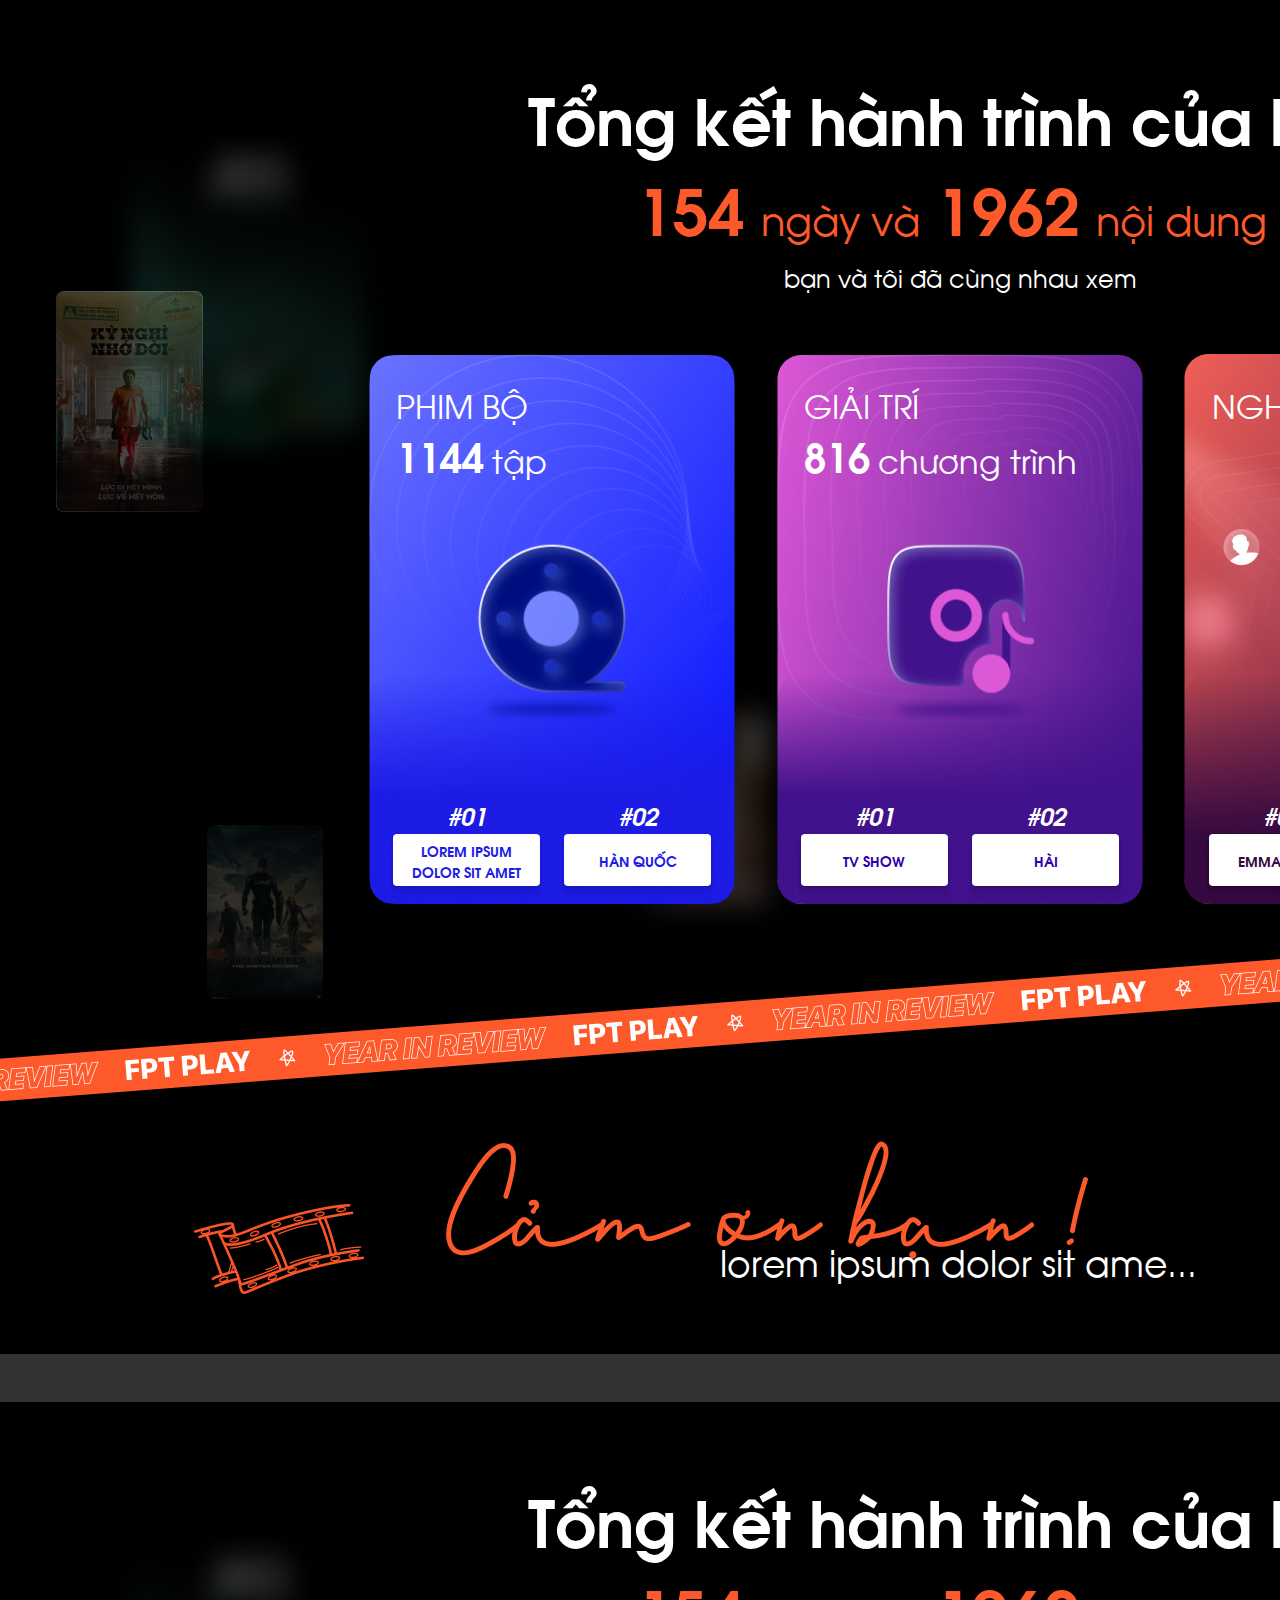
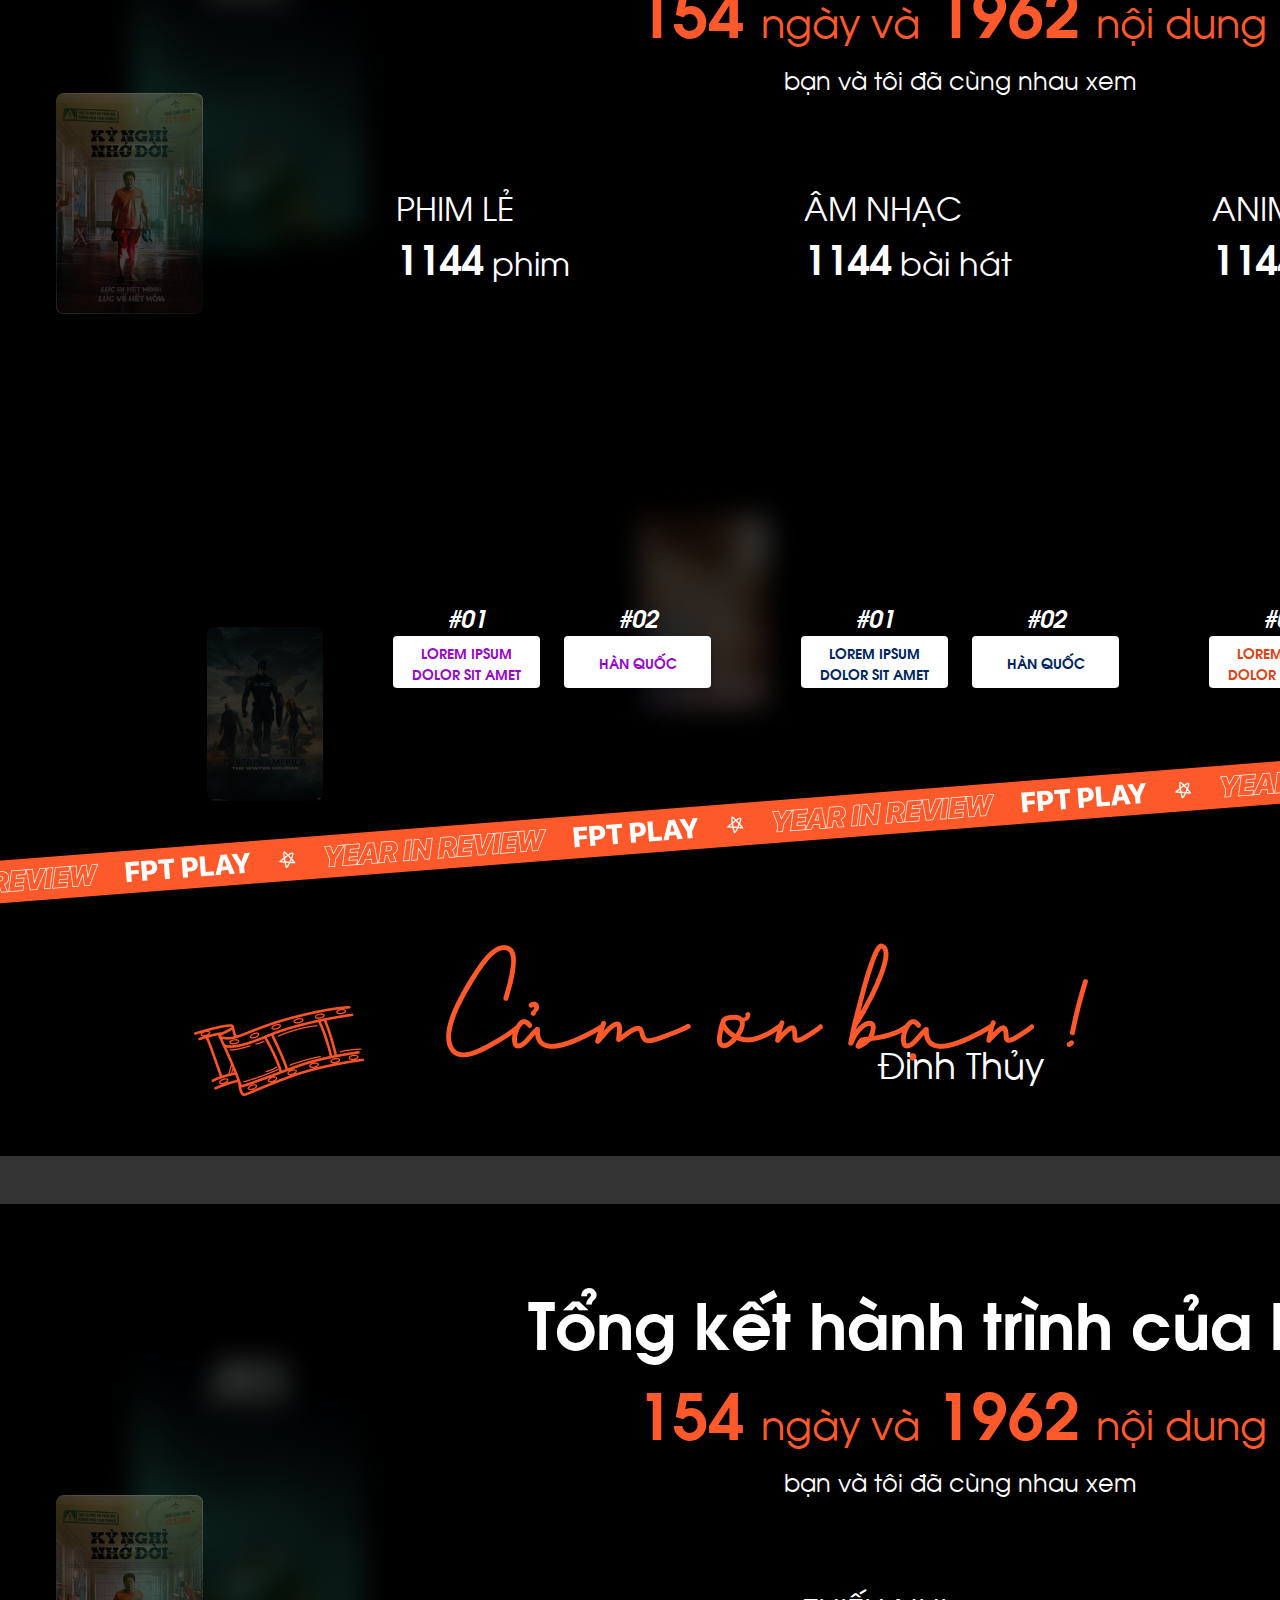
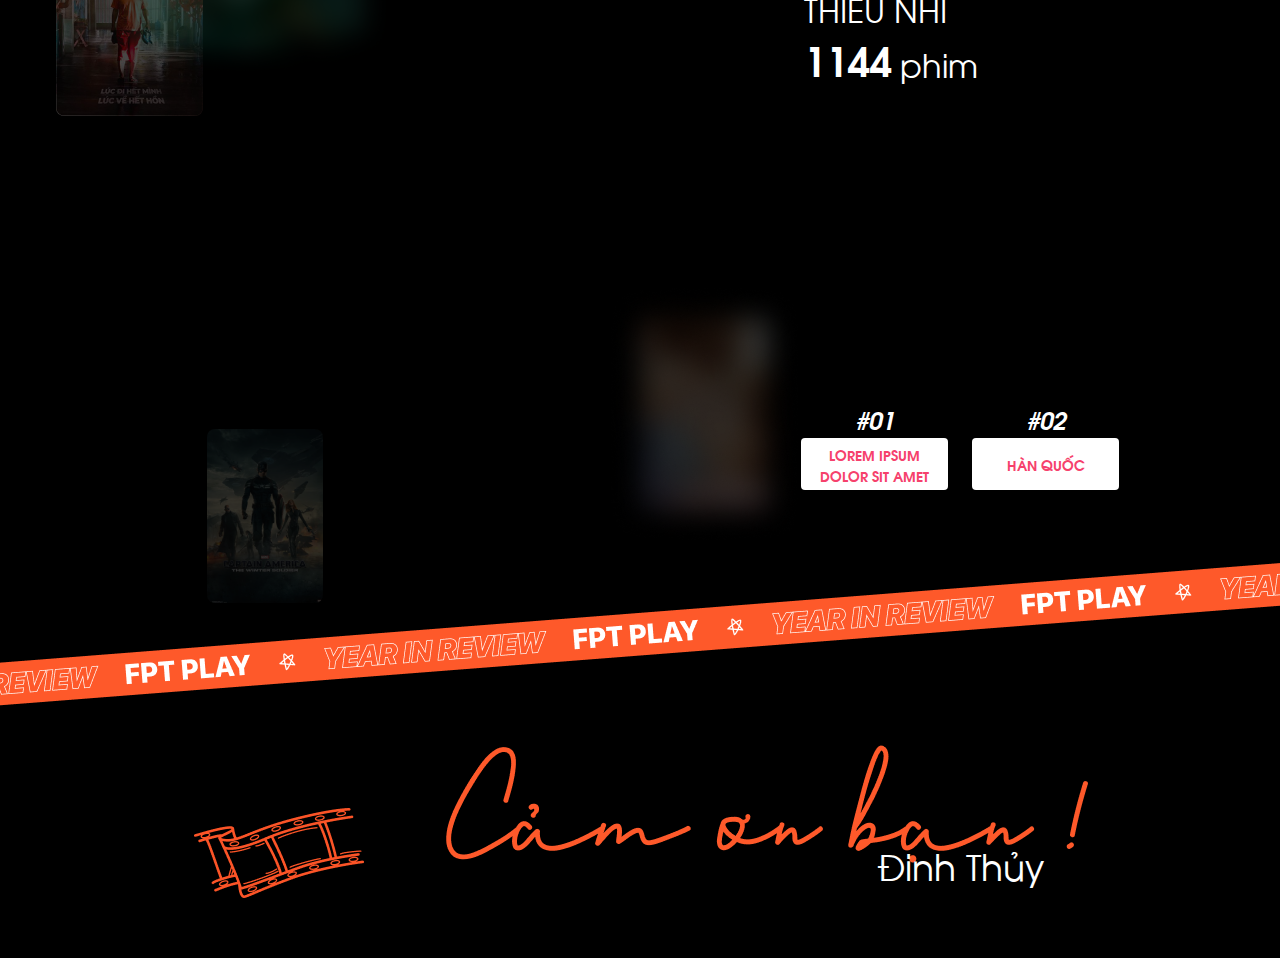
==== commit b2129ef9: "Add files via upload" ====
--- a/index.html
+++ b/index.html
@@ -254,8 +254,8 @@
 	box-shadow: 0px 1px 2px 0px rgba(0, 0, 0, 0.08), 0px 4px 4px 0px rgba(0, 0, 0, 0.07), 0px 9px 6px 0px rgba(0, 0, 0, 0.04), 0px 17px 7px 0px rgba(0, 0, 0, 0.01), 0px 26px 7px 0px rgba(0, 0, 0, 0);
 	}
 	.content .group_banner .rank-content .col .rank_info span{
-		height:40px;
-		overflow: hidden;display: flex;align-items: center;margin: 0 4px;
+		max-height:40px;
+		overflow: hidden;margin: 0 4px;
 
 	}	
 	.content .cate_phimbo .rank_info {
